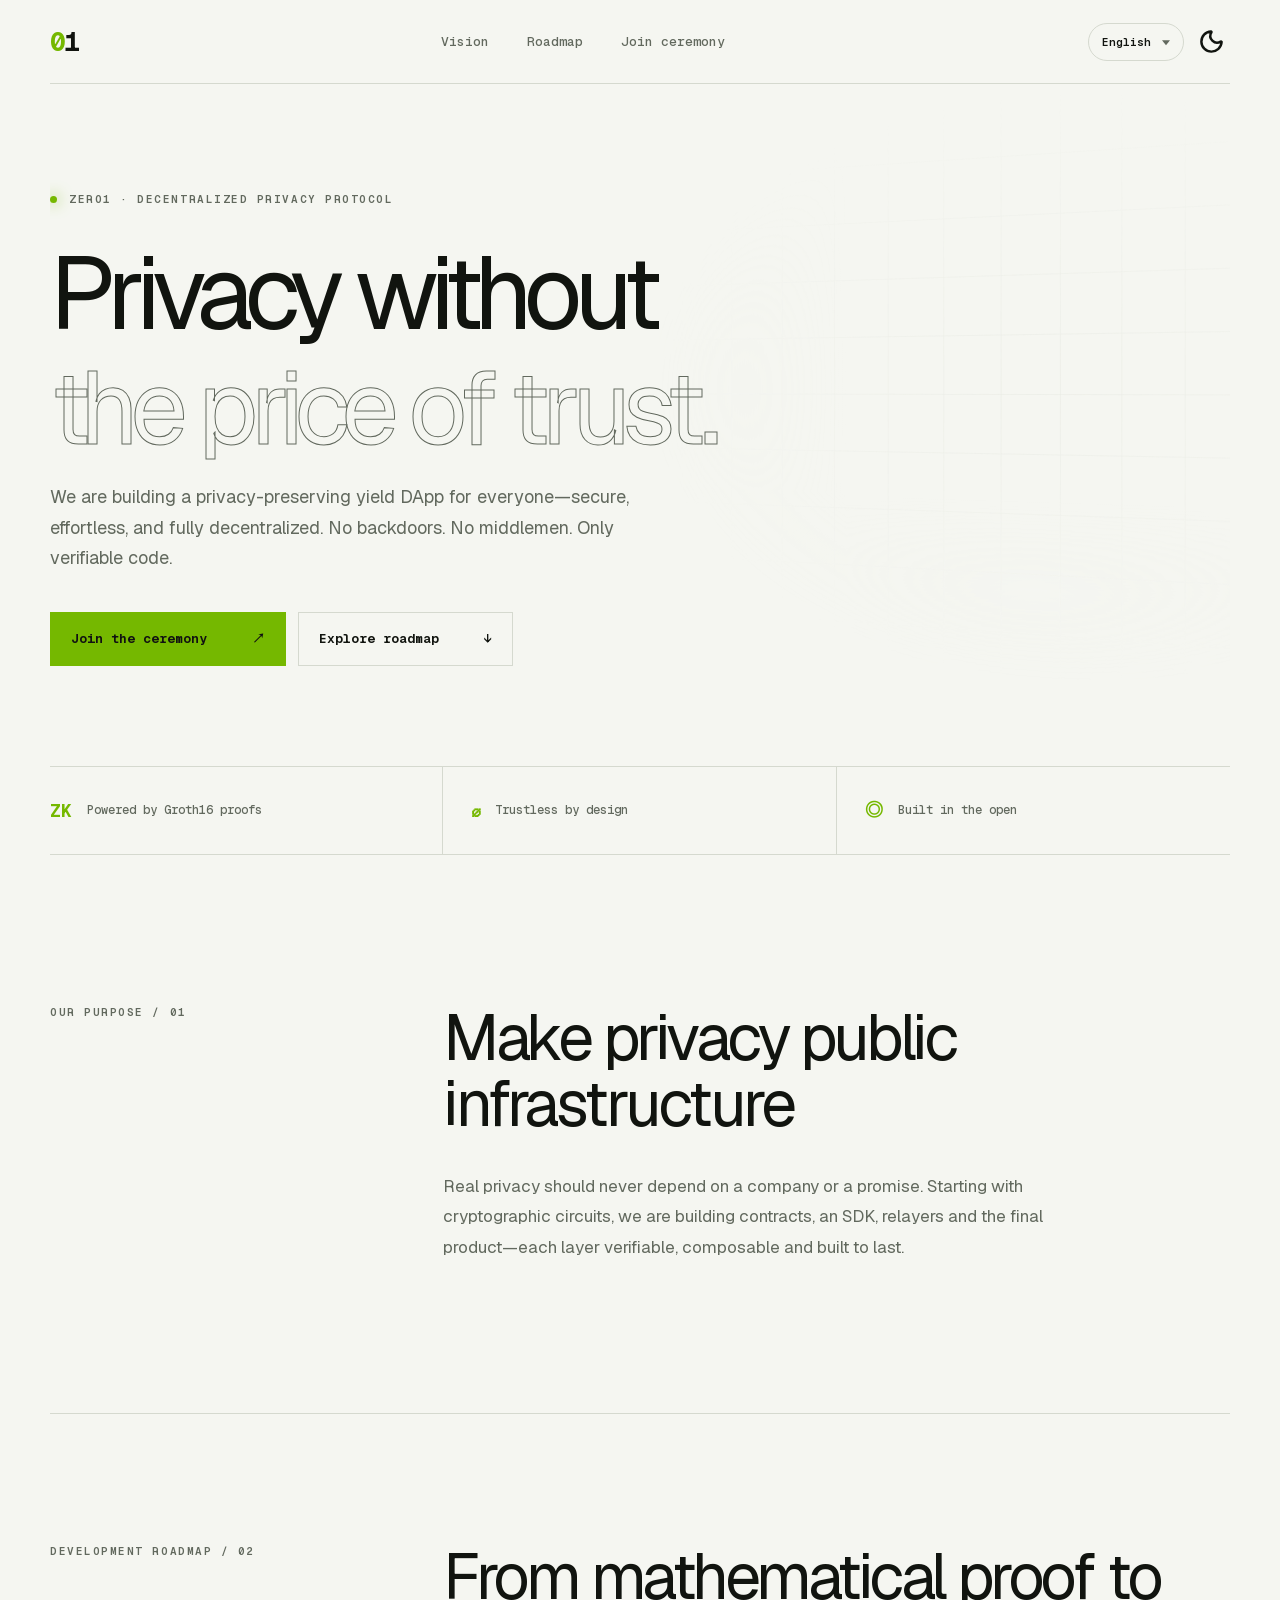
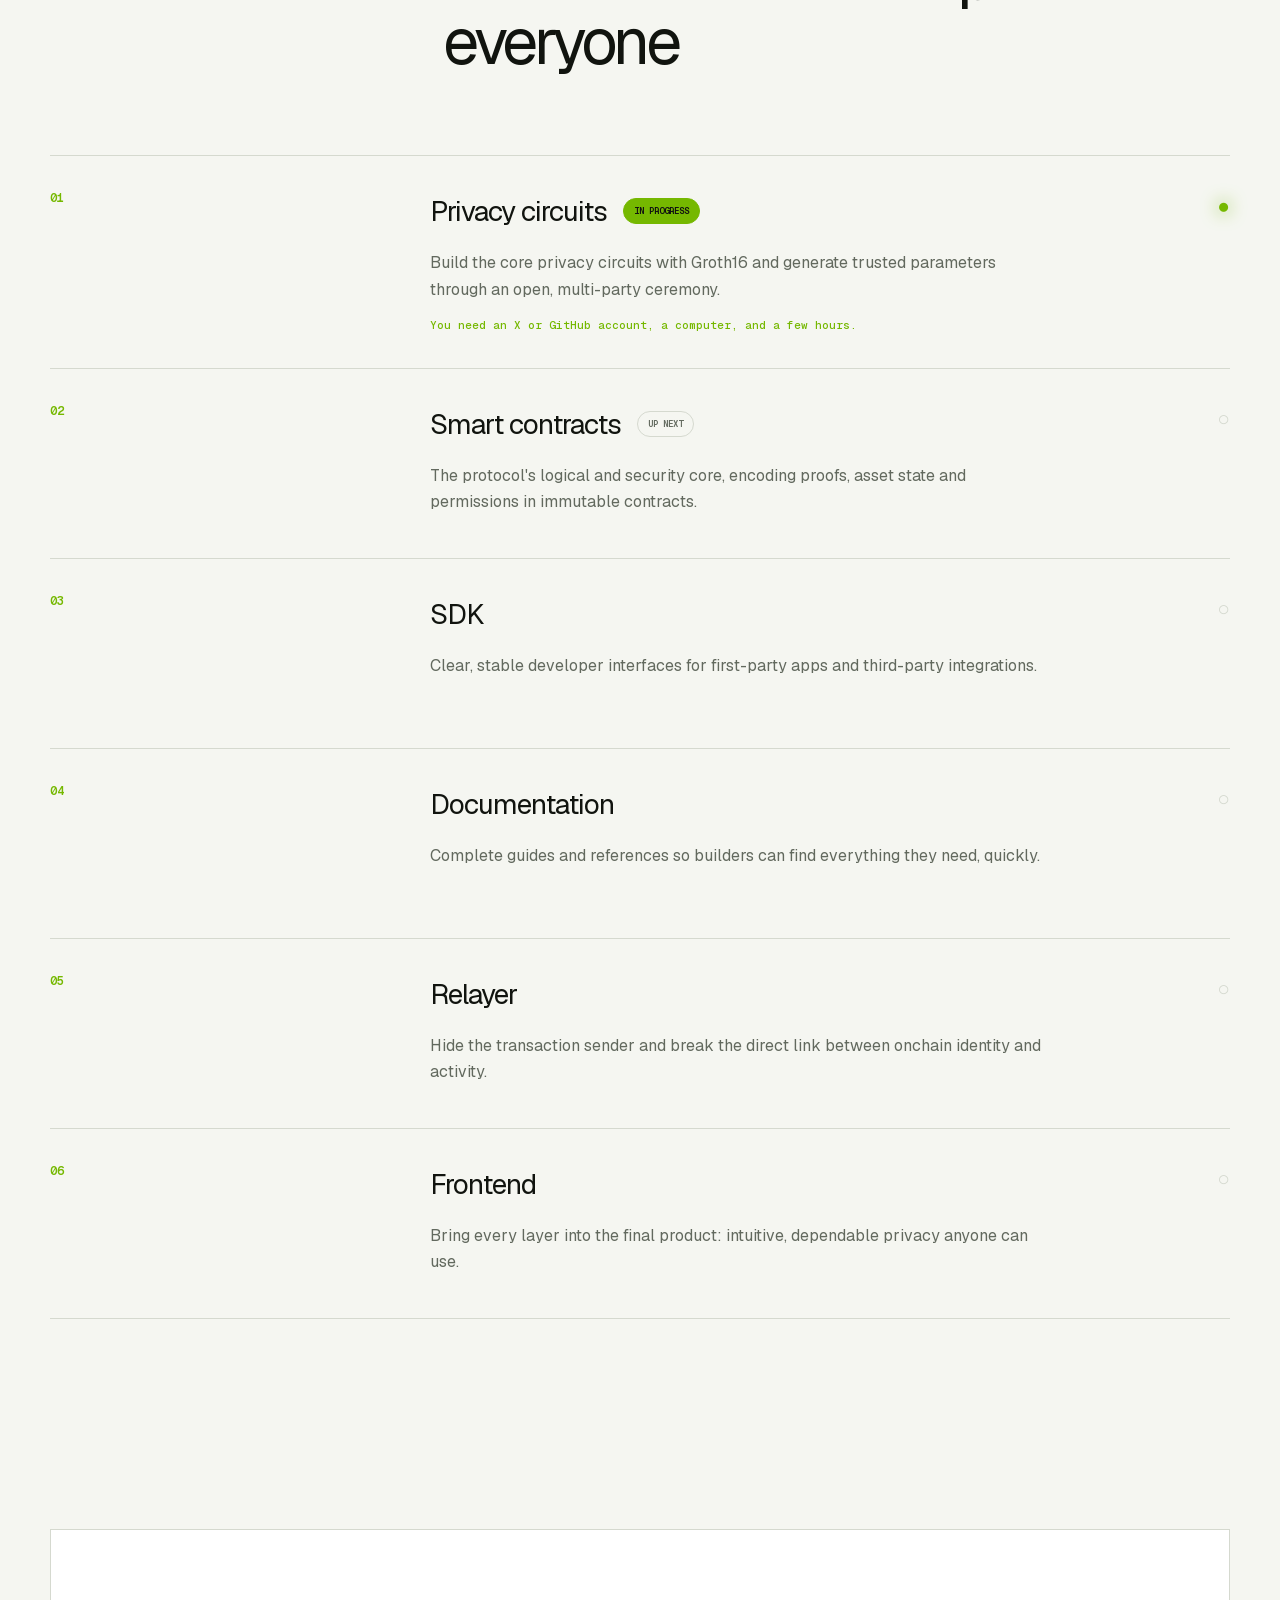
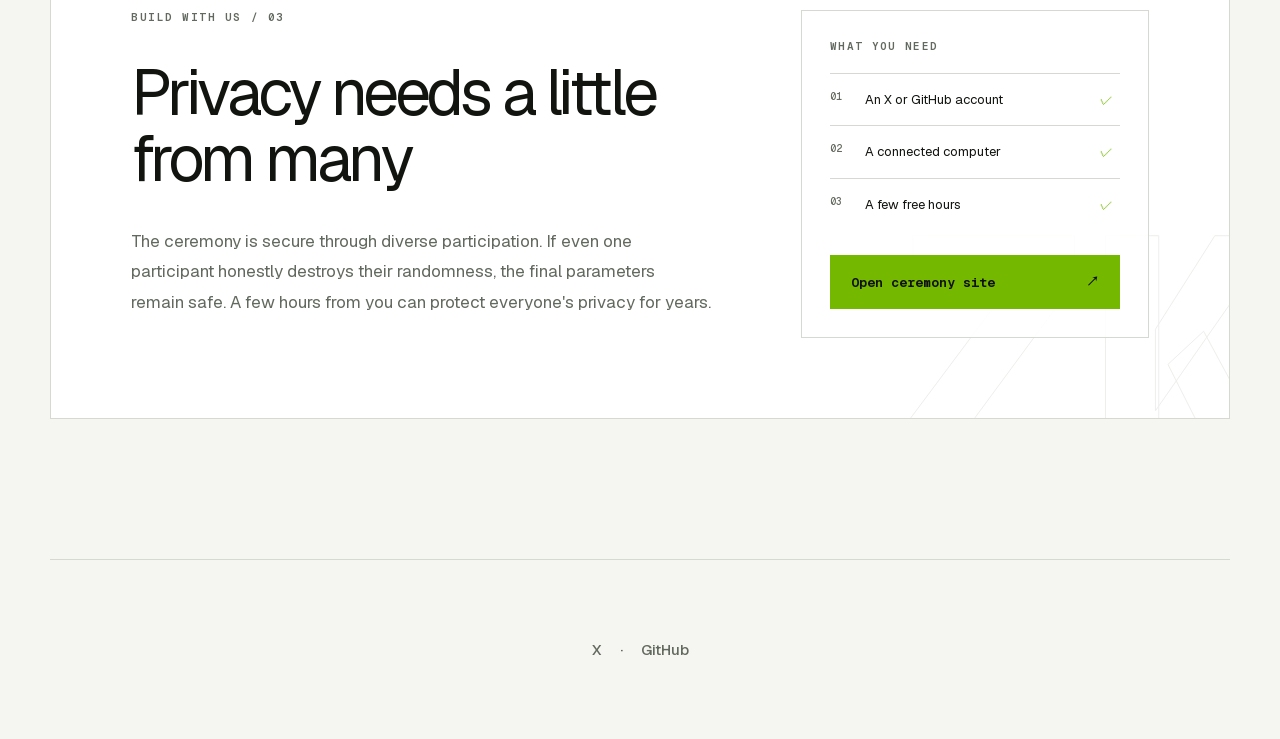
==== index.html @ e4a93142 "Deploy static site" ====
<!DOCTYPE html><html lang="zh-CN" data-theme="light"><head><meta charSet="utf-8"/><meta name="viewport" content="width=device-width, initial-scale=1"/><link rel="preload" href="/_next/static/media/797e433ab948586e-s.p.08e28id.o-okb.woff2" as="font" crossorigin="" type="font/woff2"/><link rel="preload" href="/_next/static/media/caa3a2e1cccd8315-s.p.09~u27dqhyhd6.woff2" as="font" crossorigin="" type="font/woff2"/><link rel="stylesheet" href="/_next/static/chunks/0g6cqphqnnlrp.css" data-precedence="next"/><link rel="preload" as="script" fetchPriority="low" href="/_next/static/chunks/0_y~2.yw5tbi8.js"/><script src="/_next/static/chunks/0r~y029nztc9r.js" async=""></script><script src="/_next/static/chunks/0hv-ibyyf2_9z.js" async=""></script><script src="/_next/static/chunks/turbopack-0wtmj9nn.8yk8.js" async=""></script><script src="/_next/static/chunks/14urytov~xgl9.js" async=""></script><script src="/_next/static/chunks/10a07bvyplku~.js" async=""></script><meta name="next-size-adjust" content=""/><title>ZERO1 — Privacy without the price of trust</title><meta name="description" content="A secure, effortless and fully decentralized privacy protocol for everyone."/><link rel="icon" href="/favicon.ico?favicon.16-b735g9nad8.ico" sizes="32x32" type="image/x-icon"/><script src="/_next/static/chunks/03~yq9q893hmn.js" noModule=""></script></head><body class="geist_b462b272-module__jVoK1W__variable geist_mono_3342dced-module__ksAy2q__variable"><div hidden=""><!--$--><!--/$--></div><main><nav class="nav shell" aria-label="Primary navigation"><a class="brand" href="#top" aria-label="Zero1 home"><span>0</span>1</a><div class="navLinks"><a href="#vision">愿景</a><a href="#roadmap">路线图</a><a href="#ceremony">参与仪式</a></div><div class="controls"><label class="languageSelect"><select aria-label="Language"><option value="zh" selected="">简体中文</option><option value="en">English</option></select></label><button type="button" aria-label="Switch to dark theme"><svg xmlns="http://www.w3.org/2000/svg" width="27" height="27" viewBox="0 0 24 24" fill="none" stroke="currentColor" stroke-width="2.2" stroke-linecap="round" stroke-linejoin="round" class="lucide lucide-moon themeMoon" aria-hidden="true"><path d="M20.985 12.486a9 9 0 1 1-9.473-9.472c.405-.022.617.46.402.803a6 6 0 0 0 8.268 8.268c.344-.215.825-.004.803.401"></path></svg></button></div></nav><section class="hero shell" id="top"><div class="gridGlow" aria-hidden="true"></div><p class="eyebrow"><i></i>ZERO1 · 去中心化隐私协议</p><h1>隐私，不应<br/><em>以信任为代价。</em></h1><p class="lede">我们正在为每一个人构建一个隐私生息 DApp：安全、好用，并且完全去中心化。没有后门，没有中间人，只有可以验证的代码。</p><div class="actions"><a class="primary" href="https://ceremony.zero1develop.com" target="_blank" rel="noreferrer">参与参数仪式<span>↗</span></a><a class="secondary" href="#roadmap">探索路线图<span>↓</span></a></div><div class="proofStrip"><span><b>ZK</b>基于 Groth16 零知识证明</span><span><b>∅</b>无需信任</span><span><b>◎</b>开放协作</span></div></section><section class="vision shell" id="vision"><p class="sectionTag">我们的目标 / 01</p><div><h2>把隐私变成公共基础设施</h2><p>真正的隐私不该依赖一家公司或一个承诺。我们从密码学电路开始，逐层构建智能合约、SDK、中继器与最终产品，让每一层都可验证、可组合、可持续。</p></div></section><section class="roadmap shell" id="roadmap"><div class="sectionHead"><p class="sectionTag">开发路线图 / 02</p><h2>从数学证明，到每个人手中</h2></div><div class="steps"><article class="step"><div class="stepNum">0<!-- -->1</div><div class="stepBody"><div class="stepTitle"><h3>隐私电路</h3><span class="active">正在进行</span></div><p>使用 Groth16 构建核心隐私电路，并通过公开的多方参数仪式生成可信参数。</p><small>需要 X 或 GitHub 账号、一台电脑，以及几小时的时间。</small></div><div class="stepMark">●</div></article><article class="step"><div class="stepNum">0<!-- -->2</div><div class="stepBody"><div class="stepTitle"><h3>智能合约</h3><span class="">下一阶段</span></div><p>协议的逻辑与安全核心。我们将把隐私证明、资产状态和权限规则写进不可篡改的合约。</p></div><div class="stepMark">○</div></article><article class="step"><div class="stepNum">0<!-- -->3</div><div class="stepBody"><div class="stepTitle"><h3>SDK</h3></div><p>为上层应用和第三方集成提供清晰、稳定的开发接口，让隐私能力触手可及。</p></div><div class="stepMark">○</div></article><article class="step"><div class="stepNum">0<!-- -->4</div><div class="stepBody"><div class="stepTitle"><h3>文档</h3></div><p>提供完整、准确的指南与参考，帮助用户和开发者快速找到构建应用所需的一切信息。</p></div><div class="stepMark">○</div></article><article class="step"><div class="stepNum">0<!-- -->5</div><div class="stepBody"><div class="stepTitle"><h3>中继器</h3></div><p>隐藏交易发送地址，切断链上身份与操作之间的直接关联。</p></div><div class="stepMark">○</div></article><article class="step"><div class="stepNum">0<!-- -->6</div><div class="stepBody"><div class="stepTitle"><h3>前端站点</h3></div><p>把所有能力汇聚成最终产品：直观、可靠，任何人都能使用的隐私 DApp。</p></div><div class="stepMark">○</div></article></div></section><section class="join shell" id="ceremony"><div class="joinCopy"><p class="sectionTag">共同构建 / 03</p><h2>隐私需要很多人的一点贡献</h2><p>参数仪式的安全性来自参与者的多样性。只要有一位参与者诚实销毁了自己的随机数，最终参数就是安全的。你的几小时，可以守护所有人的长期隐私。</p></div><div class="joinCard"><p>你需要</p><ul><li><b>0<!-- -->1</b>X 或 GitHub 账号<span>✓</span></li><li><b>0<!-- -->2</b>一台联网电脑<span>✓</span></li><li><b>0<!-- -->3</b>几小时空闲时间<span>✓</span></li></ul><a href="https://ceremony.zero1develop.com" target="_blank" rel="noreferrer">前往仪式网站<span>↗</span></a></div></section><footer class="shell"><div class="footerLinks"><a href="https://x.com/zero1develop" target="_blank" rel="noreferrer">X</a><a href="https://github.com/zero1develop" target="_blank" rel="noreferrer">GitHub</a></div></footer></main><!--$--><!--/$--><script src="/_next/static/chunks/0_y~2.yw5tbi8.js" id="_R_" async=""></script><script>(self.__next_f=self.__next_f||[]).push([0])</script><script>self.__next_f.push([1,"1:\"$Sreact.fragment\"\n2:I[54572,[\"/_next/static/chunks/14urytov~xgl9.js\"],\"default\"]\n3:I[35175,[\"/_next/static/chunks/14urytov~xgl9.js\"],\"default\"]\n4:I[8150,[\"/_next/static/chunks/14urytov~xgl9.js\"],\"ClientPageRoot\"]\n5:I[31713,[\"/_next/static/chunks/14urytov~xgl9.js\",\"/_next/static/chunks/10a07bvyplku~.js\"],\"default\"]\n8:I[41750,[\"/_next/static/chunks/14urytov~xgl9.js\"],\"OutletBoundary\"]\n9:\"$Sreact.suspense\"\nb:I[41750,[\"/_next/static/chunks/14urytov~xgl9.js\"],\"ViewportBoundary\"]\nd:I[41750,[\"/_next/static/chunks/14urytov~xgl9.js\"],\"MetadataBoundary\"]\nf:I[36501,[\"/_next/static/chunks/14urytov~xgl9.js\"],\"default\",1]\n:HL[\"/_next/static/chunks/0g6cqphqnnlrp.css\",\"style\"]\n:HL[\"/_next/static/media/797e433ab948586e-s.p.08e28id.o-okb.woff2\",\"font\",{\"crossOrigin\":\"\",\"type\":\"font/woff2\"}]\n:HL[\"/_next/static/media/caa3a2e1cccd8315-s.p.09~u27dqhyhd6.woff2\",\"font\",{\"crossOrigin\":\"\",\"type\":\"font/woff2\"}]\n"])</script><script>self.__next_f.push([1,"0:{\"P\":null,\"c\":[\"\",\"\"],\"q\":\"\",\"i\":false,\"f\":[[[\"\",{\"children\":[\"__PAGE__\",{}]},\"$undefined\",\"$undefined\",16],[[\"$\",\"$1\",\"c\",{\"children\":[[[\"$\",\"link\",\"0\",{\"rel\":\"stylesheet\",\"href\":\"/_next/static/chunks/0g6cqphqnnlrp.css\",\"precedence\":\"next\",\"crossOrigin\":\"$undefined\",\"nonce\":\"$undefined\"}],[\"$\",\"script\",\"script-0\",{\"src\":\"/_next/static/chunks/14urytov~xgl9.js\",\"async\":true,\"nonce\":\"$undefined\"}]],[\"$\",\"html\",null,{\"lang\":\"zh-CN\",\"data-theme\":\"light\",\"suppressHydrationWarning\":true,\"children\":[\"$\",\"body\",null,{\"className\":\"geist_b462b272-module__jVoK1W__variable geist_mono_3342dced-module__ksAy2q__variable\",\"children\":[\"$\",\"$L2\",null,{\"parallelRouterKey\":\"children\",\"error\":\"$undefined\",\"errorStyles\":\"$undefined\",\"errorScripts\":\"$undefined\",\"template\":[\"$\",\"$L3\",null,{}],\"templateStyles\":\"$undefined\",\"templateScripts\":\"$undefined\",\"notFound\":[[[\"$\",\"title\",null,{\"children\":\"404: This page could not be found.\"}],[\"$\",\"div\",null,{\"style\":{\"fontFamily\":\"system-ui,\\\"Segoe UI\\\",Roboto,Helvetica,Arial,sans-serif,\\\"Apple Color Emoji\\\",\\\"Segoe UI Emoji\\\"\",\"height\":\"100vh\",\"textAlign\":\"center\",\"display\":\"flex\",\"flexDirection\":\"column\",\"alignItems\":\"center\",\"justifyContent\":\"center\"},\"children\":[\"$\",\"div\",null,{\"children\":[[\"$\",\"style\",null,{\"dangerouslySetInnerHTML\":{\"__html\":\"body{color:#000;background:#fff;margin:0}.next-error-h1{border-right:1px solid rgba(0,0,0,.3)}@media (prefers-color-scheme:dark){body{color:#fff;background:#000}.next-error-h1{border-right:1px solid rgba(255,255,255,.3)}}\"}}],[\"$\",\"h1\",null,{\"className\":\"next-error-h1\",\"style\":{\"display\":\"inline-block\",\"margin\":\"0 20px 0 0\",\"padding\":\"0 23px 0 0\",\"fontSize\":24,\"fontWeight\":500,\"verticalAlign\":\"top\",\"lineHeight\":\"49px\"},\"children\":404}],[\"$\",\"div\",null,{\"style\":{\"display\":\"inline-block\"},\"children\":[\"$\",\"h2\",null,{\"style\":{\"fontSize\":14,\"fontWeight\":400,\"lineHeight\":\"49px\",\"margin\":0},\"children\":\"This page could not be found.\"}]}]]}]}]],[]],\"forbidden\":\"$undefined\",\"unauthorized\":\"$undefined\"}]}]}]]}],{\"children\":[[\"$\",\"$1\",\"c\",{\"children\":[[\"$\",\"$L4\",null,{\"Component\":\"$5\",\"serverProvidedParams\":{\"searchParams\":{},\"params\":{},\"promises\":[\"$@6\",\"$@7\"]}}],[[\"$\",\"script\",\"script-0\",{\"src\":\"/_next/static/chunks/10a07bvyplku~.js\",\"async\":true,\"nonce\":\"$undefined\"}]],[\"$\",\"$L8\",null,{\"children\":[\"$\",\"$9\",null,{\"name\":\"Next.MetadataOutlet\",\"children\":\"$@a\"}]}]]}],{},null,false,null]},null,false,null],[\"$\",\"$1\",\"h\",{\"children\":[null,[\"$\",\"$Lb\",null,{\"children\":\"$Lc\"}],[\"$\",\"div\",null,{\"hidden\":true,\"children\":[\"$\",\"$Ld\",null,{\"children\":[\"$\",\"$9\",null,{\"name\":\"Next.Metadata\",\"children\":\"$Le\"}]}]}],[\"$\",\"meta\",null,{\"name\":\"next-size-adjust\",\"content\":\"\"}]]}],false]],\"m\":\"$undefined\",\"G\":[\"$f\",[[\"$\",\"link\",\"0\",{\"rel\":\"stylesheet\",\"href\":\"/_next/static/chunks/0g6cqphqnnlrp.css\",\"precedence\":\"next\",\"crossOrigin\":\"$undefined\",\"nonce\":\"$undefined\"}]]],\"S\":true,\"h\":null,\"s\":\"$undefined\",\"l\":\"$undefined\",\"p\":\"$undefined\",\"d\":\"$undefined\",\"b\":\"xMRE3JYTiizkGKeoVnOhg\"}\n"])</script><script>self.__next_f.push([1,"6:{}\n7:\"$0:f:0:1:1:children:0:props:children:0:props:serverProvidedParams:params\"\n"])</script><script>self.__next_f.push([1,"c:[[\"$\",\"meta\",\"0\",{\"charSet\":\"utf-8\"}],[\"$\",\"meta\",\"1\",{\"name\":\"viewport\",\"content\":\"width=device-width, initial-scale=1\"}]]\n"])</script><script>self.__next_f.push([1,"10:I[15552,[\"/_next/static/chunks/14urytov~xgl9.js\"],\"IconMark\"]\na:null\ne:[[\"$\",\"title\",\"0\",{\"children\":\"ZERO1 — Privacy without the price of trust\"}],[\"$\",\"meta\",\"1\",{\"name\":\"description\",\"content\":\"A secure, effortless and fully decentralized privacy protocol for everyone.\"}],[\"$\",\"link\",\"2\",{\"rel\":\"icon\",\"href\":\"/favicon.ico?favicon.16-b735g9nad8.ico\",\"sizes\":\"32x32\",\"type\":\"image/x-icon\"}],[\"$\",\"$L10\",\"3\",{}]]\n"])</script></body></html>
---- _next/static/chunks/0g6cqphqnnlrp.css ----
@font-face{font-family:Geist;font-style:normal;font-weight:100 900;font-display:swap;src:url(../media/fef07dbb0973bf53-s.12tyk43_3sh9u.woff2)format("woff2");unicode-range:U+460-52F,U+1C80-1C8A,U+20B4,U+2DE0-2DFF,U+A640-A69F,U+FE2E-FE2F}@font-face{font-family:Geist;font-style:normal;font-weight:100 900;font-display:swap;src:url(../media/8a480f0b521d4e75-s.0jzbimsg8vl84.woff2)format("woff2");unicode-range:U+301,U+400-45F,U+490-491,U+4B0-4B1,U+2116}@font-face{font-family:Geist;font-style:normal;font-weight:100 900;font-display:swap;src:url(../media/53b9e256198e5412-s.0-wfv7uh4i7h9.woff2)format("woff2");unicode-range:U+102-103,U+110-111,U+128-129,U+168-169,U+1A0-1A1,U+1AF-1B0,U+300-301,U+303-304,U+308-309,U+323,U+329,U+1EA0-1EF9,U+20AB}@font-face{font-family:Geist;font-style:normal;font-weight:100 900;font-display:swap;src:url(../media/7178b3e590c64307-s.0nx0ww8fni_q3.woff2)format("woff2");unicode-range:U+100-2BA,U+2BD-2C5,U+2C7-2CC,U+2CE-2D7,U+2DD-2FF,U+304,U+308,U+329,U+1D00-1DBF,U+1E00-1E9F,U+1EF2-1EFF,U+2020,U+20A0-20AB,U+20AD-20C4,U+2113,U+2C60-2C7F,U+A720-A7FF}@font-face{font-family:Geist;font-style:normal;font-weight:100 900;font-display:swap;src:url(../media/caa3a2e1cccd8315-s.p.09~u27dqhyhd6.woff2)format("woff2");unicode-range:U+??,U+131,U+152-153,U+2BB-2BC,U+2C6,U+2DA,U+2DC,U+304,U+308,U+329,U+2000-206F,U+20AC,U+2122,U+2191,U+2193,U+2212,U+2215,U+FEFF,U+FFFD}@font-face{font-family:Geist Fallback;src:local(Arial);ascent-override:95.94%;descent-override:28.16%;line-gap-override:0.0%;size-adjust:104.76%}.geist_b462b272-module__jVoK1W__className{font-family:Geist,Geist Fallback;font-style:normal}.geist_b462b272-module__jVoK1W__variable{--font-sans:"Geist", "Geist Fallback"}
@font-face{font-family:Geist Mono;font-style:normal;font-weight:100 900;font-display:swap;src:url(../media/5ce348bf30bf5439-s.0zgw-jeven.3w.woff2)format("woff2");unicode-range:U+460-52F,U+1C80-1C8A,U+20B4,U+2DE0-2DFF,U+A640-A69F,U+FE2E-FE2F}@font-face{font-family:Geist Mono;font-style:normal;font-weight:100 900;font-display:swap;src:url(../media/4fa387ec64143e14-s.0wkzw~je483f-.woff2)format("woff2");unicode-range:U+301,U+400-45F,U+490-491,U+4B0-4B1,U+2116}@font-face{font-family:Geist Mono;font-style:normal;font-weight:100 900;font-display:swap;src:url(../media/6306c77e7c8268e4-s.0rhz0arwfsn~5.woff2)format("woff2");unicode-range:U+2000-2001,U+2004-2008,U+200A,U+23B8-23BD,U+2500-259F}@font-face{font-family:Geist Mono;font-style:normal;font-weight:100 900;font-display:swap;src:url(../media/7d817b4c03b0c5f1-s.0l76wvqk9d84w.woff2)format("woff2");unicode-range:U+102-103,U+110-111,U+128-129,U+168-169,U+1A0-1A1,U+1AF-1B0,U+300-301,U+303-304,U+308-309,U+323,U+329,U+1EA0-1EF9,U+20AB}@font-face{font-family:Geist Mono;font-style:normal;font-weight:100 900;font-display:swap;src:url(../media/bbc41e54d2fcbd21-s.0k4k9394f2q-k.woff2)format("woff2");unicode-range:U+100-2BA,U+2BD-2C5,U+2C7-2CC,U+2CE-2D7,U+2DD-2FF,U+304,U+308,U+329,U+1D00-1DBF,U+1E00-1E9F,U+1EF2-1EFF,U+2020,U+20A0-20AB,U+20AD-20C4,U+2113,U+2C60-2C7F,U+A720-A7FF}@font-face{font-family:Geist Mono;font-style:normal;font-weight:100 900;font-display:swap;src:url(../media/797e433ab948586e-s.p.08e28id.o-okb.woff2)format("woff2");unicode-range:U+??,U+131,U+152-153,U+2BB-2BC,U+2C6,U+2DA,U+2DC,U+304,U+308,U+329,U+2000-206F,U+20AC,U+2122,U+2191,U+2193,U+2212,U+2215,U+FEFF,U+FFFD}@font-face{font-family:Geist Mono Fallback;src:local(Arial);ascent-override:74.67%;descent-override:21.92%;line-gap-override:0.0%;size-adjust:134.59%}.geist_mono_3342dced-module__ksAy2q__className{font-family:Geist Mono,Geist Mono Fallback;font-style:normal}.geist_mono_3342dced-module__ksAy2q__variable{--font-mono:"Geist Mono", "Geist Mono Fallback"}
@layer theme{:root,:host{--font-sans:ui-sans-serif, system-ui, sans-serif, "Apple Color Emoji", "Segoe UI Emoji", "Segoe UI Symbol", "Noto Color Emoji";--font-mono:ui-monospace, SFMono-Regular, Menlo, Monaco, Consolas, "Liberation Mono", "Courier New", monospace;--spacing:.25rem;--default-font-family:var(--font-sans);--default-mono-font-family:var(--font-mono)}}@layer base{*,:after,:before,::backdrop{box-sizing:border-box;border:0 solid;margin:0;padding:0}::file-selector-button{box-sizing:border-box;border:0 solid;margin:0;padding:0}html,:host{-webkit-text-size-adjust:100%;tab-size:4;line-height:1.5;font-family:var(--default-font-family,ui-sans-serif, system-ui, sans-serif, "Apple Color Emoji", "Segoe UI Emoji", "Segoe UI Symbol", "Noto Color Emoji");font-feature-settings:var(--default-font-feature-settings,normal);font-variation-settings:var(--default-font-variation-settings,normal);-webkit-tap-highlight-color:transparent}hr{height:0;color:inherit;border-top-width:1px}abbr:where([title]){-webkit-text-decoration:underline dotted;text-decoration:underline dotted}h1,h2,h3,h4,h5,h6{font-size:inherit;font-weight:inherit}a{color:inherit;-webkit-text-decoration:inherit;-webkit-text-decoration:inherit;-webkit-text-decoration:inherit;-webkit-text-decoration:inherit;text-decoration:inherit}b,strong{font-weight:bolder}code,kbd,samp,pre{font-family:var(--default-mono-font-family,ui-monospace, SFMono-Regular, Menlo, Monaco, Consolas, "Liberation Mono", "Courier New", monospace);font-feature-settings:var(--default-mono-font-feature-settings,normal);font-variation-settings:var(--default-mono-font-variation-settings,normal);font-size:1em}small{font-size:80%}sub,sup{vertical-align:baseline;font-size:75%;line-height:0;position:relative}sub{bottom:-.25em}sup{top:-.5em}table{text-indent:0;border-color:inherit;border-collapse:collapse}:-moz-focusring{outline:auto}progress{vertical-align:baseline}summary{display:list-item}ol,ul,menu{list-style:none}img,svg,video,canvas,audio,iframe,embed,object{vertical-align:middle;display:block}img,video{max-width:100%;height:auto}button,input,select,optgroup,textarea{font:inherit;font-feature-settings:inherit;font-variation-settings:inherit;letter-spacing:inherit;color:inherit;opacity:1;background-color:#0000;border-radius:0}::file-selector-button{font:inherit;font-feature-settings:inherit;font-variation-settings:inherit;letter-spacing:inherit;color:inherit;opacity:1;background-color:#0000;border-radius:0}:where(select:is([multiple],[size])) optgroup{font-weight:bolder}:where(select:is([multiple],[size])) optgroup option{padding-inline-start:20px}::file-selector-button{margin-inline-end:4px}::placeholder{opacity:1}@supports (not ((-webkit-appearance:-apple-pay-button))) or (contain-intrinsic-size:1px){::placeholder{color:currentColor}@supports (color:color-mix(in lab, red, red)){::placeholder{color:color-mix(in oklab, currentcolor 50%, transparent)}}}textarea{resize:vertical}::-webkit-search-decoration{-webkit-appearance:none}::-webkit-date-and-time-value{min-height:1lh;text-align:inherit}::-webkit-datetime-edit{display:inline-flex}::-webkit-datetime-edit-fields-wrapper{padding:0}::-webkit-datetime-edit{padding-block:0}::-webkit-datetime-edit-year-field{padding-block:0}::-webkit-datetime-edit-month-field{padding-block:0}::-webkit-datetime-edit-day-field{padding-block:0}::-webkit-datetime-edit-hour-field{padding-block:0}::-webkit-datetime-edit-minute-field{padding-block:0}::-webkit-datetime-edit-second-field{padding-block:0}::-webkit-datetime-edit-millisecond-field{padding-block:0}::-webkit-datetime-edit-meridiem-field{padding-block:0}::-webkit-calendar-picker-indicator{line-height:1}:-moz-ui-invalid{box-shadow:none}button,input:where([type=button],[type=reset],[type=submit]){appearance:button}::file-selector-button{appearance:button}::-webkit-inner-spin-button{height:auto}::-webkit-outer-spin-button{height:auto}[hidden]:where(:not([hidden=until-found])){display:none!important}}@layer components;@layer utilities{.static{position:static}.start{inset-inline-start:var(--spacing)}.contents{display:contents}}:root{--bg:#090a09;--panel:#101210;--fg:#f0f3ed;--muted:#929990;--line:#292d29;--acid:#b8ff2c;--soft:#151814;--lightningcss-light: ;--lightningcss-dark:initial;color-scheme:dark}:root[data-theme=light]{--bg:#f5f6f1;--panel:#fff;--fg:#11140f;--muted:#62695e;--line:#d5d9cf;--acid:#75b800;--soft:#e9ece4;--lightningcss-light:initial;--lightningcss-dark: ;color-scheme:light}*{box-sizing:border-box}html{scroll-behavior:smooth;background:var(--bg)}body{background:var(--bg);color:var(--fg);font-family:var(--font-sans), sans-serif;margin:0;transition:background .3s,color .3s}a{color:inherit;text-decoration:none}button{font:inherit}.shell{width:min(1180px,100% - 48px);margin-inline:auto}.nav{border-bottom:1px solid var(--line);z-index:3;justify-content:space-between;align-items:center;height:84px;display:flex;position:relative}.brand{font:700 27px/1 var(--font-mono);letter-spacing:-.06em}.brand span{color:var(--acid)}.navLinks{font:500 13px/1 var(--font-mono);color:var(--muted);gap:38px;display:flex}.navLinks a:hover{color:var(--fg)}.controls{z-index:5;touch-action:manipulation;align-items:center;gap:8px;display:flex;position:relative}.controls button{width:38px;height:38px;color:var(--fg);cursor:pointer;font:500 28px/1 var(--font-mono);background:0 0;border:0;border-radius:50%;padding:0}.controls button:hover{color:var(--acid)}.themeMoon{margin:auto;display:block}.languageSelect{align-items:center;height:38px;display:flex;position:relative}.languageSelect:after{content:"";border-left:4px solid #0000;border-right:4px solid #0000;border-top:5px solid var(--muted);pointer-events:none;width:0;height:0;position:absolute;top:50%;right:14px;transform:translateY(-35%)}.languageSelect select{appearance:none;border:1px solid var(--line);background:var(--bg);width:96px;height:38px;color:var(--fg);cursor:pointer;touch-action:manipulation;font:600 11px var(--font-mono);border-radius:99px;outline:none;padding:0 28px 0 13px;display:block}.languageSelect select:hover,.languageSelect select:focus-visible{border-color:var(--acid)}.hero{min-height:760px;padding:108px 0 0;position:relative;overflow:hidden}.gridGlow{z-index:0;background:linear-gradient(90deg,var(--bg) 0%,transparent 28%),linear-gradient(0deg,var(--bg),transparent 32%),repeating-linear-gradient(90deg,transparent 0 59px,var(--line) 60px),repeating-linear-gradient(0deg,transparent 0 59px,var(--line) 60px);opacity:.45;height:610px;position:absolute;inset:0 -20vw auto 45%;transform:perspective(500px)rotateY(-8deg);-webkit-mask-image:radial-gradient(#000,#0000 68%);mask-image:radial-gradient(#000,#0000 68%)}.hero>:not(.gridGlow){z-index:1;position:relative}.eyebrow,.sectionTag{color:var(--muted);font:600 11px/1.4 var(--font-mono);letter-spacing:.14em;text-transform:uppercase}.eyebrow i{background:var(--acid);width:7px;height:7px;box-shadow:0 0 15px var(--acid);border-radius:50%;margin-right:12px;display:inline-block}h1{letter-spacing:-.075em;max-width:1000px;margin:35px 0;font-size:clamp(58px,8vw,112px);line-height:1}h1 em{color:#0000;-webkit-text-stroke:1px var(--muted);font-style:normal;display:inline-block;transform:translateY(.12em)}.lede{max-width:620px;color:var(--muted);font-size:18px;line-height:1.7}.actions{gap:12px;margin-top:38px;display:flex}.actions a,.joinCard>a{height:54px;font:650 13px var(--font-mono);border:1px solid var(--line);justify-content:space-between;align-items:center;gap:45px;padding:0 20px;display:inline-flex}.actions .primary,.joinCard>a{background:var(--acid);color:#111;border-color:var(--acid)}.actions a:hover,.joinCard>a:hover{transform:translateY(-2px)}.proofStrip{border-top:1px solid var(--line);grid-template-columns:repeat(3,1fr);min-height:88px;margin-top:100px;display:grid}.proofStrip span{color:var(--muted);font:500 12px var(--font-mono);border-right:1px solid var(--line);align-items:center;gap:15px;display:flex}.proofStrip span:nth-child(n+2){padding-left:28px}.proofStrip span:last-child{border:none}.proofStrip b{color:var(--acid);font-size:18px}.vision{border-top:1px solid var(--line);grid-template-columns:1fr 2fr;padding-block:150px;display:grid}.vision h2,.sectionHead h2,.join h2{letter-spacing:-.055em;margin:0;font-size:clamp(40px,5vw,68px);line-height:1.03}.vision>div>p,.joinCopy>p:last-child{color:var(--muted);max-width:650px;margin-top:34px;font-size:17px;line-height:1.8}.roadmap{border-top:1px solid var(--line);padding-block:130px}.sectionHead{grid-template-columns:1fr 2fr;margin-bottom:80px;display:grid}.steps{border-top:1px solid var(--line)}.step{border-bottom:1px solid var(--line);grid-template-columns:1fr 2fr 40px;min-height:190px;padding:34px 0;transition:padding .25s,background .25s;display:grid}.step:hover{background:linear-gradient(90deg,transparent,var(--soft),transparent);padding-inline:12px}.stepNum{color:var(--acid);font:600 12px var(--font-mono)}.stepTitle{align-items:center;gap:16px;display:flex}.step h3{letter-spacing:-.035em;margin:0;font-size:28px}.stepTitle span{border:1px solid var(--line);color:var(--muted);font:600 9px var(--font-mono);text-transform:uppercase;border-radius:99px;padding:6px 10px}.stepTitle .active{color:#111;background:var(--acid);border-color:var(--acid)}.stepBody>p{color:var(--muted);max-width:620px;margin:18px 0 0;line-height:1.65}.stepBody small{color:var(--acid);font:500 11px/1.5 var(--font-mono);margin-top:14px;display:block}.stepMark{color:var(--line);text-align:right;font-size:21px}.step:first-child .stepMark{color:var(--acid);text-shadow:0 0 18px var(--acid)}.join{background:var(--panel);border:1px solid var(--line);grid-template-columns:1.25fr .75fr;gap:90px;margin-block:80px 140px;padding:80px;display:grid;position:relative;overflow:hidden}.join:before{content:"ZK";font:800 330px/1 var(--font-mono);color:#0000;-webkit-text-stroke:1px var(--line);opacity:.4;position:absolute;bottom:-100px;right:-60px}.join>*{z-index:1;position:relative}.joinCopy .sectionTag{margin-bottom:35px}.joinCard{border:1px solid var(--line);background:var(--panel);padding:28px}@supports (color:color-mix(in lab, red, red)){.joinCard{background:color-mix(in srgb,var(--panel) 90%,transparent)}}.joinCard>p{color:var(--muted);font:600 11px var(--font-mono);text-transform:uppercase;letter-spacing:.12em;margin:0 0 20px}.joinCard ul{margin:0 0 25px;padding:0;list-style:none}.joinCard li{border-top:1px solid var(--line);grid-template-columns:35px 1fr 20px;padding:16px 0;font-size:13px;display:grid}.joinCard li b{color:var(--muted);font:500 10px var(--font-mono)}.joinCard li span{color:var(--acid)}.joinCard>a{width:100%;display:flex}footer{border-top:1px solid var(--line);min-height:180px;color:var(--muted);justify-content:center;align-items:center;display:flex}.footerLinks{font:500 15px var(--font-sans);justify-content:center;align-items:center;gap:0;display:flex}.footerLinks a{color:var(--muted);align-items:center;display:inline-flex}.footerLinks a+a:before{content:"·";color:var(--muted);margin:0 18px}.footerLinks a:hover{color:var(--fg)}@media (max-width:760px){.shell{width:min(100% - 28px,1180px)}.nav{height:70px}.navLinks{display:none}.hero{min-height:700px;padding-top:78px}h1{font-size:clamp(51px,15vw,80px)}.lede{font-size:16px}.actions{flex-direction:column}.actions a{width:100%}.proofStrip{grid-template-columns:1fr;margin-top:70px;padding-block:12px}.proofStrip span{border-right:0;min-height:50px}.proofStrip span:nth-child(n+2){padding-left:20px}.vision,.sectionHead{grid-template-columns:1fr;gap:30px}.vision{padding-block:100px}.roadmap{padding-block:95px}.sectionHead{margin-bottom:55px}.step{grid-template-columns:45px 1fr 20px;min-height:220px}.stepTitle{flex-direction:column;align-items:flex-start}.step h3{font-size:24px}.join{grid-template-columns:1fr;gap:45px;margin-bottom:80px;padding:35px 22px}.join h2{font-size:42px}footer{min-height:130px}}@media (prefers-reduced-motion:reduce){html{scroll-behavior:auto}*{transition:none!important}}
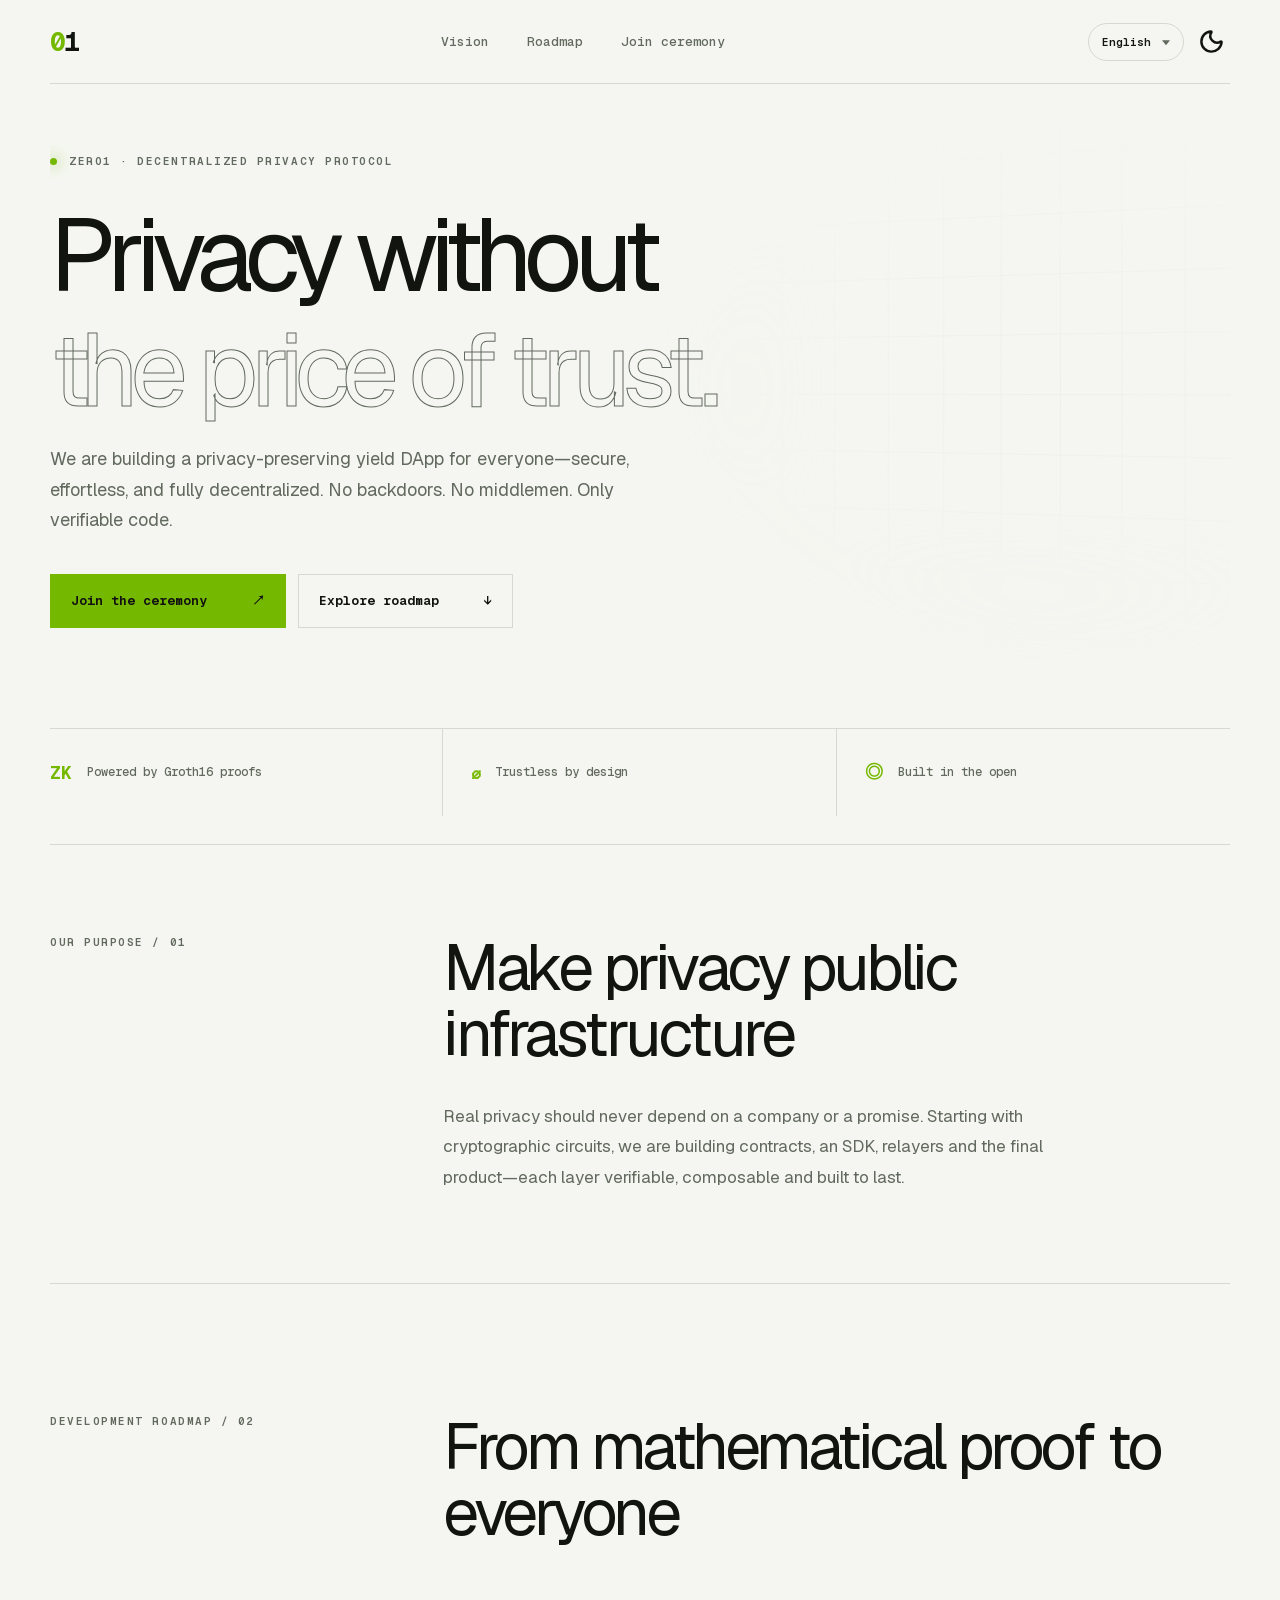
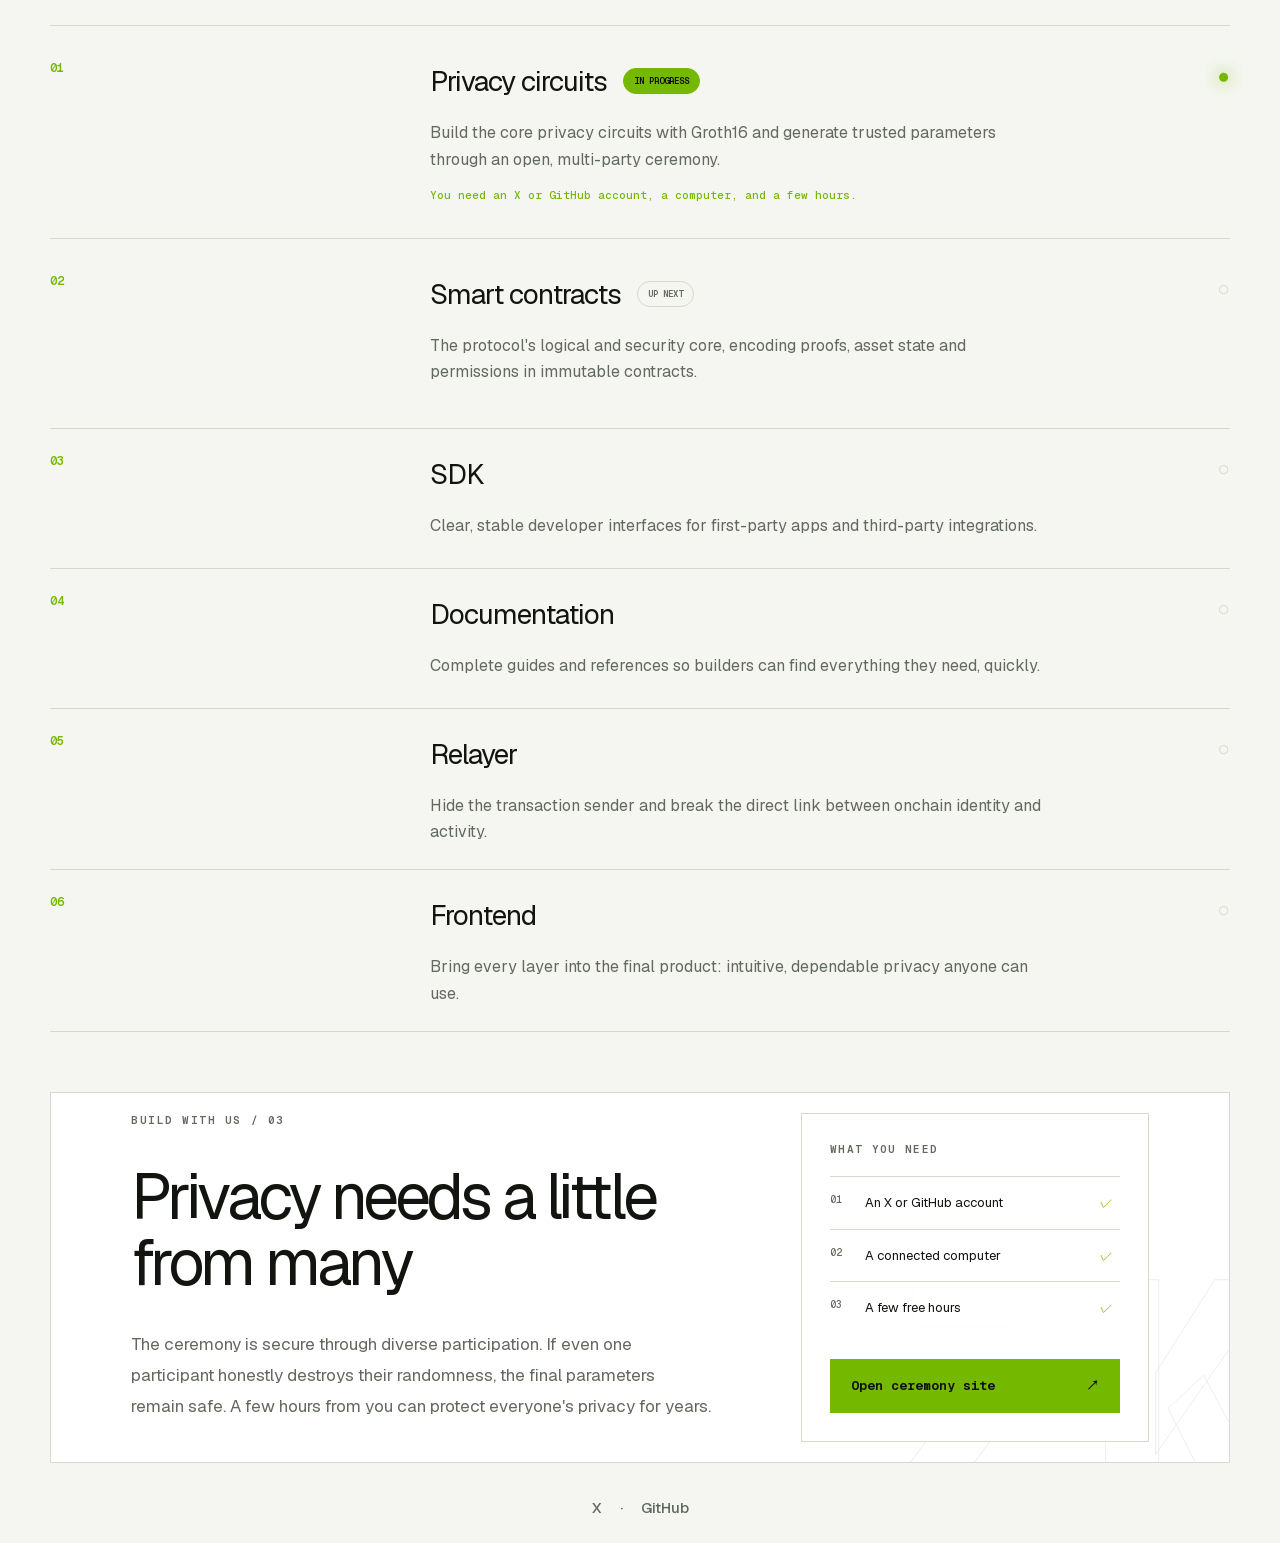
==== commit 9bc0303f: "Update static site" ====
--- a/index.html
+++ b/index.html
@@ -1 +1 @@
-<!DOCTYPE html><html lang="zh-CN" data-theme="light"><head><meta charSet="utf-8"/><meta name="viewport" content="width=device-width, initial-scale=1"/><link rel="preload" href="/_next/static/media/797e433ab948586e-s.p.08e28id.o-okb.woff2" as="font" crossorigin="" type="font/woff2"/><link rel="preload" href="/_next/static/media/caa3a2e1cccd8315-s.p.09~u27dqhyhd6.woff2" as="font" crossorigin="" type="font/woff2"/><link rel="stylesheet" href="/_next/static/chunks/0g6cqphqnnlrp.css" data-precedence="next"/><link rel="preload" as="script" fetchPriority="low" href="/_next/static/chunks/0_y~2.yw5tbi8.js"/><script src="/_next/static/chunks/0r~y029nztc9r.js" async=""></script><script src="/_next/static/chunks/0hv-ibyyf2_9z.js" async=""></script><script src="/_next/static/chunks/turbopack-0wtmj9nn.8yk8.js" async=""></script><script src="/_next/static/chunks/14urytov~xgl9.js" async=""></script><script src="/_next/static/chunks/10a07bvyplku~.js" async=""></script><meta name="next-size-adjust" content=""/><title>ZERO1 — Privacy without the price of trust</title><meta name="description" content="A secure, effortless and fully decentralized privacy protocol for everyone."/><link rel="icon" href="/favicon.ico?favicon.16-b735g9nad8.ico" sizes="32x32" type="image/x-icon"/><script src="/_next/static/chunks/03~yq9q893hmn.js" noModule=""></script></head><body class="geist_b462b272-module__jVoK1W__variable geist_mono_3342dced-module__ksAy2q__variable"><div hidden=""><!--$--><!--/$--></div><main><nav class="nav shell" aria-label="Primary navigation"><a class="brand" href="#top" aria-label="Zero1 home"><span>0</span>1</a><div class="navLinks"><a href="#vision">愿景</a><a href="#roadmap">路线图</a><a href="#ceremony">参与仪式</a></div><div class="controls"><label class="languageSelect"><select aria-label="Language"><option value="zh" selected="">简体中文</option><option value="en">English</option></select></label><button type="button" aria-label="Switch to dark theme"><svg xmlns="http://www.w3.org/2000/svg" width="27" height="27" viewBox="0 0 24 24" fill="none" stroke="currentColor" stroke-width="2.2" stroke-linecap="round" stroke-linejoin="round" class="lucide lucide-moon themeMoon" aria-hidden="true"><path d="M20.985 12.486a9 9 0 1 1-9.473-9.472c.405-.022.617.46.402.803a6 6 0 0 0 8.268 8.268c.344-.215.825-.004.803.401"></path></svg></button></div></nav><section class="hero shell" id="top"><div class="gridGlow" aria-hidden="true"></div><p class="eyebrow"><i></i>ZERO1 · 去中心化隐私协议</p><h1>隐私，不应<br/><em>以信任为代价。</em></h1><p class="lede">我们正在为每一个人构建一个隐私生息 DApp：安全、好用，并且完全去中心化。没有后门，没有中间人，只有可以验证的代码。</p><div class="actions"><a class="primary" href="https://ceremony.zero1develop.com" target="_blank" rel="noreferrer">参与参数仪式<span>↗</span></a><a class="secondary" href="#roadmap">探索路线图<span>↓</span></a></div><div class="proofStrip"><span><b>ZK</b>基于 Groth16 零知识证明</span><span><b>∅</b>无需信任</span><span><b>◎</b>开放协作</span></div></section><section class="vision shell" id="vision"><p class="sectionTag">我们的目标 / 01</p><div><h2>把隐私变成公共基础设施</h2><p>真正的隐私不该依赖一家公司或一个承诺。我们从密码学电路开始，逐层构建智能合约、SDK、中继器与最终产品，让每一层都可验证、可组合、可持续。</p></div></section><section class="roadmap shell" id="roadmap"><div class="sectionHead"><p class="sectionTag">开发路线图 / 02</p><h2>从数学证明，到每个人手中</h2></div><div class="steps"><article class="step"><div class="stepNum">0<!-- -->1</div><div class="stepBody"><div class="stepTitle"><h3>隐私电路</h3><span class="active">正在进行</span></div><p>使用 Groth16 构建核心隐私电路，并通过公开的多方参数仪式生成可信参数。</p><small>需要 X 或 GitHub 账号、一台电脑，以及几小时的时间。</small></div><div class="stepMark">●</div></article><article class="step"><div class="stepNum">0<!-- -->2</div><div class="stepBody"><div class="stepTitle"><h3>智能合约</h3><span class="">下一阶段</span></div><p>协议的逻辑与安全核心。我们将把隐私证明、资产状态和权限规则写进不可篡改的合约。</p></div><div class="stepMark">○</div></article><article class="step"><div class="stepNum">0<!-- -->3</div><div class="stepBody"><div class="stepTitle"><h3>SDK</h3></div><p>为上层应用和第三方集成提供清晰、稳定的开发接口，让隐私能力触手可及。</p></div><div class="stepMark">○</div></article><article class="step"><div class="stepNum">0<!-- -->4</div><div class="stepBody"><div class="stepTitle"><h3>文档</h3></div><p>提供完整、准确的指南与参考，帮助用户和开发者快速找到构建应用所需的一切信息。</p></div><div class="stepMark">○</div></article><article class="step"><div class="stepNum">0<!-- -->5</div><div class="stepBody"><div class="stepTitle"><h3>中继器</h3></div><p>隐藏交易发送地址，切断链上身份与操作之间的直接关联。</p></div><div class="stepMark">○</div></article><article class="step"><div class="stepNum">0<!-- -->6</div><div class="stepBody"><div class="stepTitle"><h3>前端站点</h3></div><p>把所有能力汇聚成最终产品：直观、可靠，任何人都能使用的隐私 DApp。</p></div><div class="stepMark">○</div></article></div></section><section class="join shell" id="ceremony"><div class="joinCopy"><p class="sectionTag">共同构建 / 03</p><h2>隐私需要很多人的一点贡献</h2><p>参数仪式的安全性来自参与者的多样性。只要有一位参与者诚实销毁了自己的随机数，最终参数就是安全的。你的几小时，可以守护所有人的长期隐私。</p></div><div class="joinCard"><p>你需要</p><ul><li><b>0<!-- -->1</b>X 或 GitHub 账号<span>✓</span></li><li><b>0<!-- -->2</b>一台联网电脑<span>✓</span></li><li><b>0<!-- -->3</b>几小时空闲时间<span>✓</span></li></ul><a href="https://ceremony.zero1develop.com" target="_blank" rel="noreferrer">前往仪式网站<span>↗</span></a></div></section><footer class="shell"><div class="footerLinks"><a href="https://x.com/zero1develop" target="_blank" rel="noreferrer">X</a><a href="https://github.com/zero1develop" target="_blank" rel="noreferrer">GitHub</a></div></footer></main><!--$--><!--/$--><script src="/_next/static/chunks/0_y~2.yw5tbi8.js" id="_R_" async=""></script><script>(self.__next_f=self.__next_f||[]).push([0])</script><script>self.__next_f.push([1,"1:\"$Sreact.fragment\"\n2:I[54572,[\"/_next/static/chunks/14urytov~xgl9.js\"],\"default\"]\n3:I[35175,[\"/_next/static/chunks/14urytov~xgl9.js\"],\"default\"]\n4:I[8150,[\"/_next/static/chunks/14urytov~xgl9.js\"],\"ClientPageRoot\"]\n5:I[31713,[\"/_next/static/chunks/14urytov~xgl9.js\",\"/_next/static/chunks/10a07bvyplku~.js\"],\"default\"]\n8:I[41750,[\"/_next/static/chunks/14urytov~xgl9.js\"],\"OutletBoundary\"]\n9:\"$Sreact.suspense\"\nb:I[41750,[\"/_next/static/chunks/14urytov~xgl9.js\"],\"ViewportBoundary\"]\nd:I[41750,[\"/_next/static/chunks/14urytov~xgl9.js\"],\"MetadataBoundary\"]\nf:I[36501,[\"/_next/static/chunks/14urytov~xgl9.js\"],\"default\",1]\n:HL[\"/_next/static/chunks/0g6cqphqnnlrp.css\",\"style\"]\n:HL[\"/_next/static/media/797e433ab948586e-s.p.08e28id.o-okb.woff2\",\"font\",{\"crossOrigin\":\"\",\"type\":\"font/woff2\"}]\n:HL[\"/_next/static/media/caa3a2e1cccd8315-s.p.09~u27dqhyhd6.woff2\",\"font\",{\"crossOrigin\":\"\",\"type\":\"font/woff2\"}]\n"])</script><script>self.__next_f.push([1,"0:{\"P\":null,\"c\":[\"\",\"\"],\"q\":\"\",\"i\":false,\"f\":[[[\"\",{\"children\":[\"__PAGE__\",{}]},\"$undefined\",\"$undefined\",16],[[\"$\",\"$1\",\"c\",{\"children\":[[[\"$\",\"link\",\"0\",{\"rel\":\"stylesheet\",\"href\":\"/_next/static/chunks/0g6cqphqnnlrp.css\",\"precedence\":\"next\",\"crossOrigin\":\"$undefined\",\"nonce\":\"$undefined\"}],[\"$\",\"script\",\"script-0\",{\"src\":\"/_next/static/chunks/14urytov~xgl9.js\",\"async\":true,\"nonce\":\"$undefined\"}]],[\"$\",\"html\",null,{\"lang\":\"zh-CN\",\"data-theme\":\"light\",\"suppressHydrationWarning\":true,\"children\":[\"$\",\"body\",null,{\"className\":\"geist_b462b272-module__jVoK1W__variable geist_mono_3342dced-module__ksAy2q__variable\",\"children\":[\"$\",\"$L2\",null,{\"parallelRouterKey\":\"children\",\"error\":\"$undefined\",\"errorStyles\":\"$undefined\",\"errorScripts\":\"$undefined\",\"template\":[\"$\",\"$L3\",null,{}],\"templateStyles\":\"$undefined\",\"templateScripts\":\"$undefined\",\"notFound\":[[[\"$\",\"title\",null,{\"children\":\"404: This page could not be found.\"}],[\"$\",\"div\",null,{\"style\":{\"fontFamily\":\"system-ui,\\\"Segoe UI\\\",Roboto,Helvetica,Arial,sans-serif,\\\"Apple Color Emoji\\\",\\\"Segoe UI Emoji\\\"\",\"height\":\"100vh\",\"textAlign\":\"center\",\"display\":\"flex\",\"flexDirection\":\"column\",\"alignItems\":\"center\",\"justifyContent\":\"center\"},\"children\":[\"$\",\"div\",null,{\"children\":[[\"$\",\"style\",null,{\"dangerouslySetInnerHTML\":{\"__html\":\"body{color:#000;background:#fff;margin:0}.next-error-h1{border-right:1px solid rgba(0,0,0,.3)}@media (prefers-color-scheme:dark){body{color:#fff;background:#000}.next-error-h1{border-right:1px solid rgba(255,255,255,.3)}}\"}}],[\"$\",\"h1\",null,{\"className\":\"next-error-h1\",\"style\":{\"display\":\"inline-block\",\"margin\":\"0 20px 0 0\",\"padding\":\"0 23px 0 0\",\"fontSize\":24,\"fontWeight\":500,\"verticalAlign\":\"top\",\"lineHeight\":\"49px\"},\"children\":404}],[\"$\",\"div\",null,{\"style\":{\"display\":\"inline-block\"},\"children\":[\"$\",\"h2\",null,{\"style\":{\"fontSize\":14,\"fontWeight\":400,\"lineHeight\":\"49px\",\"margin\":0},\"children\":\"This page could not be found.\"}]}]]}]}]],[]],\"forbidden\":\"$undefined\",\"unauthorized\":\"$undefined\"}]}]}]]}],{\"children\":[[\"$\",\"$1\",\"c\",{\"children\":[[\"$\",\"$L4\",null,{\"Component\":\"$5\",\"serverProvidedParams\":{\"searchParams\":{},\"params\":{},\"promises\":[\"$@6\",\"$@7\"]}}],[[\"$\",\"script\",\"script-0\",{\"src\":\"/_next/static/chunks/10a07bvyplku~.js\",\"async\":true,\"nonce\":\"$undefined\"}]],[\"$\",\"$L8\",null,{\"children\":[\"$\",\"$9\",null,{\"name\":\"Next.MetadataOutlet\",\"children\":\"$@a\"}]}]]}],{},null,false,null]},null,false,null],[\"$\",\"$1\",\"h\",{\"children\":[null,[\"$\",\"$Lb\",null,{\"children\":\"$Lc\"}],[\"$\",\"div\",null,{\"hidden\":true,\"children\":[\"$\",\"$Ld\",null,{\"children\":[\"$\",\"$9\",null,{\"name\":\"Next.Metadata\",\"children\":\"$Le\"}]}]}],[\"$\",\"meta\",null,{\"name\":\"next-size-adjust\",\"content\":\"\"}]]}],false]],\"m\":\"$undefined\",\"G\":[\"$f\",[[\"$\",\"link\",\"0\",{\"rel\":\"stylesheet\",\"href\":\"/_next/static/chunks/0g6cqphqnnlrp.css\",\"precedence\":\"next\",\"crossOrigin\":\"$undefined\",\"nonce\":\"$undefined\"}]]],\"S\":true,\"h\":null,\"s\":\"$undefined\",\"l\":\"$undefined\",\"p\":\"$undefined\",\"d\":\"$undefined\",\"b\":\"xMRE3JYTiizkGKeoVnOhg\"}\n"])</script><script>self.__next_f.push([1,"6:{}\n7:\"$0:f:0:1:1:children:0:props:children:0:props:serverProvidedParams:params\"\n"])</script><script>self.__next_f.push([1,"c:[[\"$\",\"meta\",\"0\",{\"charSet\":\"utf-8\"}],[\"$\",\"meta\",\"1\",{\"name\":\"viewport\",\"content\":\"width=device-width, initial-scale=1\"}]]\n"])</script><script>self.__next_f.push([1,"10:I[15552,[\"/_next/static/chunks/14urytov~xgl9.js\"],\"IconMark\"]\na:null\ne:[[\"$\",\"title\",\"0\",{\"children\":\"ZERO1 — Privacy without the price of trust\"}],[\"$\",\"meta\",\"1\",{\"name\":\"description\",\"content\":\"A secure, effortless and fully decentralized privacy protocol for everyone.\"}],[\"$\",\"link\",\"2\",{\"rel\":\"icon\",\"href\":\"/favicon.ico?favicon.16-b735g9nad8.ico\",\"sizes\":\"32x32\",\"type\":\"image/x-icon\"}],[\"$\",\"$L10\",\"3\",{}]]\n"])</script></body></html>+<!DOCTYPE html><html lang="zh-CN" data-theme="light"><head><meta charSet="utf-8"/><meta name="viewport" content="width=device-width, initial-scale=1"/><link rel="preload" href="/_next/static/media/797e433ab948586e-s.p.08e28id.o-okb.woff2" as="font" crossorigin="" type="font/woff2"/><link rel="preload" href="/_next/static/media/caa3a2e1cccd8315-s.p.09~u27dqhyhd6.woff2" as="font" crossorigin="" type="font/woff2"/><link rel="stylesheet" href="/_next/static/chunks/00p-fmbe6-2qw.css" data-precedence="next"/><link rel="preload" as="script" fetchPriority="low" href="/_next/static/chunks/0_y~2.yw5tbi8.js"/><script src="/_next/static/chunks/0r~y029nztc9r.js" async=""></script><script src="/_next/static/chunks/0hv-ibyyf2_9z.js" async=""></script><script src="/_next/static/chunks/turbopack-0wtmj9nn.8yk8.js" async=""></script><script src="/_next/static/chunks/14urytov~xgl9.js" async=""></script><script src="/_next/static/chunks/10a07bvyplku~.js" async=""></script><meta name="next-size-adjust" content=""/><title>ZERO1 — Privacy without the price of trust</title><meta name="description" content="A secure, effortless and fully decentralized privacy protocol for everyone."/><link rel="icon" href="/favicon.ico?favicon.16-b735g9nad8.ico" sizes="32x32" type="image/x-icon"/><script src="/_next/static/chunks/03~yq9q893hmn.js" noModule=""></script></head><body class="geist_b462b272-module__jVoK1W__variable geist_mono_3342dced-module__ksAy2q__variable"><div hidden=""><!--$--><!--/$--></div><main><nav class="nav shell" aria-label="Primary navigation"><a class="brand" href="#top" aria-label="Zero1 home"><span>0</span>1</a><div class="navLinks"><a href="#vision">愿景</a><a href="#roadmap">路线图</a><a href="#ceremony">参与仪式</a></div><div class="controls"><label class="languageSelect"><select aria-label="Language"><option value="zh" selected="">简体中文</option><option value="en">English</option></select></label><button type="button" aria-label="Switch to dark theme"><svg xmlns="http://www.w3.org/2000/svg" width="27" height="27" viewBox="0 0 24 24" fill="none" stroke="currentColor" stroke-width="2.2" stroke-linecap="round" stroke-linejoin="round" class="lucide lucide-moon themeMoon" aria-hidden="true"><path d="M20.985 12.486a9 9 0 1 1-9.473-9.472c.405-.022.617.46.402.803a6 6 0 0 0 8.268 8.268c.344-.215.825-.004.803.401"></path></svg></button></div></nav><section class="hero shell" id="top"><div class="gridGlow" aria-hidden="true"></div><p class="eyebrow"><i></i>ZERO1 · 去中心化隐私协议</p><h1>隐私，不应<br/><em>以信任为代价。</em></h1><p class="lede">我们正在为每一个人构建一个隐私生息 DApp：安全、好用，并且完全去中心化。没有后门，没有中间人，只有可以验证的代码。</p><div class="actions"><a class="primary" href="https://ceremony.zero1develop.com" target="_blank" rel="noreferrer">参与参数仪式<span>↗</span></a><a class="secondary" href="#roadmap">探索路线图<span>↓</span></a></div><div class="proofStrip"><span><b>ZK</b>基于 Groth16 零知识证明</span><span><b>∅</b>无需信任</span><span><b>◎</b>开放协作</span></div></section><section class="vision shell" id="vision"><p class="sectionTag">我们的目标 / 01</p><div><h2>把隐私变成公共基础设施</h2><p>真正的隐私不该依赖一家公司或一个承诺。我们从密码学电路开始，逐层构建智能合约、SDK、中继器与最终产品，让每一层都可验证、可组合、可持续。</p></div></section><section class="roadmap shell" id="roadmap"><div class="sectionHead"><p class="sectionTag">开发路线图 / 02</p><h2>从数学证明，到每个人手中</h2></div><div class="steps"><article class="step"><div class="stepNum">0<!-- -->1</div><div class="stepBody"><div class="stepTitle"><h3>隐私电路</h3><span class="active">正在进行</span></div><p>使用 Groth16 构建核心隐私电路，并通过公开的多方参数仪式生成可信参数。</p><small>需要 X 或 GitHub 账号、一台电脑，以及几小时的时间。</small></div><div class="stepMark">●</div></article><article class="step"><div class="stepNum">0<!-- -->2</div><div class="stepBody"><div class="stepTitle"><h3>智能合约</h3><span class="">下一阶段</span></div><p>协议的逻辑与安全核心。我们将把隐私证明、资产状态和权限规则写进不可篡改的合约。</p></div><div class="stepMark">○</div></article><article class="step"><div class="stepNum">0<!-- -->3</div><div class="stepBody"><div class="stepTitle"><h3>SDK</h3></div><p>为上层应用和第三方集成提供清晰、稳定的开发接口，让隐私能力触手可及。</p></div><div class="stepMark">○</div></article><article class="step"><div class="stepNum">0<!-- -->4</div><div class="stepBody"><div class="stepTitle"><h3>文档</h3></div><p>提供完整、准确的指南与参考，帮助用户和开发者快速找到构建应用所需的一切信息。</p></div><div class="stepMark">○</div></article><article class="step"><div class="stepNum">0<!-- -->5</div><div class="stepBody"><div class="stepTitle"><h3>中继器</h3></div><p>隐藏交易发送地址，切断链上身份与操作之间的直接关联。</p></div><div class="stepMark">○</div></article><article class="step"><div class="stepNum">0<!-- -->6</div><div class="stepBody"><div class="stepTitle"><h3>前端站点</h3></div><p>把所有能力汇聚成最终产品：直观、可靠，任何人都能使用的隐私 DApp。</p></div><div class="stepMark">○</div></article></div></section><section class="join shell" id="ceremony"><div class="joinCopy"><p class="sectionTag">共同构建 / 03</p><h2>隐私需要很多人的一点贡献</h2><p>参数仪式的安全性来自参与者的多样性。只要有一位参与者诚实销毁了自己的随机数，最终参数就是安全的。你的几小时，可以守护所有人的长期隐私。</p></div><div class="joinCard"><p>你需要</p><ul><li><b>0<!-- -->1</b>X 或 GitHub 账号<span>✓</span></li><li><b>0<!-- -->2</b>一台联网电脑<span>✓</span></li><li><b>0<!-- -->3</b>几小时空闲时间<span>✓</span></li></ul><a href="https://ceremony.zero1develop.com" target="_blank" rel="noreferrer">前往仪式网站<span>↗</span></a></div></section><footer class="shell"><div class="footerLinks"><a href="https://x.com/zero1develop" target="_blank" rel="noreferrer">X</a><a href="https://github.com/zero1develop" target="_blank" rel="noreferrer">GitHub</a></div></footer></main><!--$--><!--/$--><script src="/_next/static/chunks/0_y~2.yw5tbi8.js" id="_R_" async=""></script><script>(self.__next_f=self.__next_f||[]).push([0])</script><script>self.__next_f.push([1,"1:\"$Sreact.fragment\"\n2:I[54572,[\"/_next/static/chunks/14urytov~xgl9.js\"],\"default\"]\n3:I[35175,[\"/_next/static/chunks/14urytov~xgl9.js\"],\"default\"]\n4:I[8150,[\"/_next/static/chunks/14urytov~xgl9.js\"],\"ClientPageRoot\"]\n5:I[31713,[\"/_next/static/chunks/14urytov~xgl9.js\",\"/_next/static/chunks/10a07bvyplku~.js\"],\"default\"]\n8:I[41750,[\"/_next/static/chunks/14urytov~xgl9.js\"],\"OutletBoundary\"]\n9:\"$Sreact.suspense\"\nb:I[41750,[\"/_next/static/chunks/14urytov~xgl9.js\"],\"ViewportBoundary\"]\nd:I[41750,[\"/_next/static/chunks/14urytov~xgl9.js\"],\"MetadataBoundary\"]\nf:I[36501,[\"/_next/static/chunks/14urytov~xgl9.js\"],\"default\",1]\n:HL[\"/_next/static/chunks/00p-fmbe6-2qw.css\",\"style\"]\n:HL[\"/_next/static/media/797e433ab948586e-s.p.08e28id.o-okb.woff2\",\"font\",{\"crossOrigin\":\"\",\"type\":\"font/woff2\"}]\n:HL[\"/_next/static/media/caa3a2e1cccd8315-s.p.09~u27dqhyhd6.woff2\",\"font\",{\"crossOrigin\":\"\",\"type\":\"font/woff2\"}]\n"])</script><script>self.__next_f.push([1,"0:{\"P\":null,\"c\":[\"\",\"\"],\"q\":\"\",\"i\":false,\"f\":[[[\"\",{\"children\":[\"__PAGE__\",{}]},\"$undefined\",\"$undefined\",16],[[\"$\",\"$1\",\"c\",{\"children\":[[[\"$\",\"link\",\"0\",{\"rel\":\"stylesheet\",\"href\":\"/_next/static/chunks/00p-fmbe6-2qw.css\",\"precedence\":\"next\",\"crossOrigin\":\"$undefined\",\"nonce\":\"$undefined\"}],[\"$\",\"script\",\"script-0\",{\"src\":\"/_next/static/chunks/14urytov~xgl9.js\",\"async\":true,\"nonce\":\"$undefined\"}]],[\"$\",\"html\",null,{\"lang\":\"zh-CN\",\"data-theme\":\"light\",\"suppressHydrationWarning\":true,\"children\":[\"$\",\"body\",null,{\"className\":\"geist_b462b272-module__jVoK1W__variable geist_mono_3342dced-module__ksAy2q__variable\",\"children\":[\"$\",\"$L2\",null,{\"parallelRouterKey\":\"children\",\"error\":\"$undefined\",\"errorStyles\":\"$undefined\",\"errorScripts\":\"$undefined\",\"template\":[\"$\",\"$L3\",null,{}],\"templateStyles\":\"$undefined\",\"templateScripts\":\"$undefined\",\"notFound\":[[[\"$\",\"title\",null,{\"children\":\"404: This page could not be found.\"}],[\"$\",\"div\",null,{\"style\":{\"fontFamily\":\"system-ui,\\\"Segoe UI\\\",Roboto,Helvetica,Arial,sans-serif,\\\"Apple Color Emoji\\\",\\\"Segoe UI Emoji\\\"\",\"height\":\"100vh\",\"textAlign\":\"center\",\"display\":\"flex\",\"flexDirection\":\"column\",\"alignItems\":\"center\",\"justifyContent\":\"center\"},\"children\":[\"$\",\"div\",null,{\"children\":[[\"$\",\"style\",null,{\"dangerouslySetInnerHTML\":{\"__html\":\"body{color:#000;background:#fff;margin:0}.next-error-h1{border-right:1px solid rgba(0,0,0,.3)}@media (prefers-color-scheme:dark){body{color:#fff;background:#000}.next-error-h1{border-right:1px solid rgba(255,255,255,.3)}}\"}}],[\"$\",\"h1\",null,{\"className\":\"next-error-h1\",\"style\":{\"display\":\"inline-block\",\"margin\":\"0 20px 0 0\",\"padding\":\"0 23px 0 0\",\"fontSize\":24,\"fontWeight\":500,\"verticalAlign\":\"top\",\"lineHeight\":\"49px\"},\"children\":404}],[\"$\",\"div\",null,{\"style\":{\"display\":\"inline-block\"},\"children\":[\"$\",\"h2\",null,{\"style\":{\"fontSize\":14,\"fontWeight\":400,\"lineHeight\":\"49px\",\"margin\":0},\"children\":\"This page could not be found.\"}]}]]}]}]],[]],\"forbidden\":\"$undefined\",\"unauthorized\":\"$undefined\"}]}]}]]}],{\"children\":[[\"$\",\"$1\",\"c\",{\"children\":[[\"$\",\"$L4\",null,{\"Component\":\"$5\",\"serverProvidedParams\":{\"searchParams\":{},\"params\":{},\"promises\":[\"$@6\",\"$@7\"]}}],[[\"$\",\"script\",\"script-0\",{\"src\":\"/_next/static/chunks/10a07bvyplku~.js\",\"async\":true,\"nonce\":\"$undefined\"}]],[\"$\",\"$L8\",null,{\"children\":[\"$\",\"$9\",null,{\"name\":\"Next.MetadataOutlet\",\"children\":\"$@a\"}]}]]}],{},null,false,null]},null,false,null],[\"$\",\"$1\",\"h\",{\"children\":[null,[\"$\",\"$Lb\",null,{\"children\":\"$Lc\"}],[\"$\",\"div\",null,{\"hidden\":true,\"children\":[\"$\",\"$Ld\",null,{\"children\":[\"$\",\"$9\",null,{\"name\":\"Next.Metadata\",\"children\":\"$Le\"}]}]}],[\"$\",\"meta\",null,{\"name\":\"next-size-adjust\",\"content\":\"\"}]]}],false]],\"m\":\"$undefined\",\"G\":[\"$f\",[[\"$\",\"link\",\"0\",{\"rel\":\"stylesheet\",\"href\":\"/_next/static/chunks/00p-fmbe6-2qw.css\",\"precedence\":\"next\",\"crossOrigin\":\"$undefined\",\"nonce\":\"$undefined\"}]]],\"S\":true,\"h\":null,\"s\":\"$undefined\",\"l\":\"$undefined\",\"p\":\"$undefined\",\"d\":\"$undefined\",\"b\":\"DnlAN5Fmqq6byidInpG3J\"}\n"])</script><script>self.__next_f.push([1,"6:{}\n7:\"$0:f:0:1:1:children:0:props:children:0:props:serverProvidedParams:params\"\n"])</script><script>self.__next_f.push([1,"c:[[\"$\",\"meta\",\"0\",{\"charSet\":\"utf-8\"}],[\"$\",\"meta\",\"1\",{\"name\":\"viewport\",\"content\":\"width=device-width, initial-scale=1\"}]]\n"])</script><script>self.__next_f.push([1,"10:I[15552,[\"/_next/static/chunks/14urytov~xgl9.js\"],\"IconMark\"]\na:null\ne:[[\"$\",\"title\",\"0\",{\"children\":\"ZERO1 — Privacy without the price of trust\"}],[\"$\",\"meta\",\"1\",{\"name\":\"description\",\"content\":\"A secure, effortless and fully decentralized privacy protocol for everyone.\"}],[\"$\",\"link\",\"2\",{\"rel\":\"icon\",\"href\":\"/favicon.ico?favicon.16-b735g9nad8.ico\",\"sizes\":\"32x32\",\"type\":\"image/x-icon\"}],[\"$\",\"$L10\",\"3\",{}]]\n"])</script></body></html>
--- a/_next/static/chunks/00p-fmbe6-2qw.css
+++ b/_next/static/chunks/00p-fmbe6-2qw.css
@@ -0,0 +1,3 @@
+@font-face{font-family:Geist;font-style:normal;font-weight:100 900;font-display:swap;src:url(../media/fef07dbb0973bf53-s.12tyk43_3sh9u.woff2)format("woff2");unicode-range:U+460-52F,U+1C80-1C8A,U+20B4,U+2DE0-2DFF,U+A640-A69F,U+FE2E-FE2F}@font-face{font-family:Geist;font-style:normal;font-weight:100 900;font-display:swap;src:url(../media/8a480f0b521d4e75-s.0jzbimsg8vl84.woff2)format("woff2");unicode-range:U+301,U+400-45F,U+490-491,U+4B0-4B1,U+2116}@font-face{font-family:Geist;font-style:normal;font-weight:100 900;font-display:swap;src:url(../media/53b9e256198e5412-s.0-wfv7uh4i7h9.woff2)format("woff2");unicode-range:U+102-103,U+110-111,U+128-129,U+168-169,U+1A0-1A1,U+1AF-1B0,U+300-301,U+303-304,U+308-309,U+323,U+329,U+1EA0-1EF9,U+20AB}@font-face{font-family:Geist;font-style:normal;font-weight:100 900;font-display:swap;src:url(../media/7178b3e590c64307-s.0nx0ww8fni_q3.woff2)format("woff2");unicode-range:U+100-2BA,U+2BD-2C5,U+2C7-2CC,U+2CE-2D7,U+2DD-2FF,U+304,U+308,U+329,U+1D00-1DBF,U+1E00-1E9F,U+1EF2-1EFF,U+2020,U+20A0-20AB,U+20AD-20C4,U+2113,U+2C60-2C7F,U+A720-A7FF}@font-face{font-family:Geist;font-style:normal;font-weight:100 900;font-display:swap;src:url(../media/caa3a2e1cccd8315-s.p.09~u27dqhyhd6.woff2)format("woff2");unicode-range:U+??,U+131,U+152-153,U+2BB-2BC,U+2C6,U+2DA,U+2DC,U+304,U+308,U+329,U+2000-206F,U+20AC,U+2122,U+2191,U+2193,U+2212,U+2215,U+FEFF,U+FFFD}@font-face{font-family:Geist Fallback;src:local(Arial);ascent-override:95.94%;descent-override:28.16%;line-gap-override:0.0%;size-adjust:104.76%}.geist_b462b272-module__jVoK1W__className{font-family:Geist,Geist Fallback;font-style:normal}.geist_b462b272-module__jVoK1W__variable{--font-sans:"Geist", "Geist Fallback"}
+@font-face{font-family:Geist Mono;font-style:normal;font-weight:100 900;font-display:swap;src:url(../media/5ce348bf30bf5439-s.0zgw-jeven.3w.woff2)format("woff2");unicode-range:U+460-52F,U+1C80-1C8A,U+20B4,U+2DE0-2DFF,U+A640-A69F,U+FE2E-FE2F}@font-face{font-family:Geist Mono;font-style:normal;font-weight:100 900;font-display:swap;src:url(../media/4fa387ec64143e14-s.0wkzw~je483f-.woff2)format("woff2");unicode-range:U+301,U+400-45F,U+490-491,U+4B0-4B1,U+2116}@font-face{font-family:Geist Mono;font-style:normal;font-weight:100 900;font-display:swap;src:url(../media/6306c77e7c8268e4-s.0rhz0arwfsn~5.woff2)format("woff2");unicode-range:U+2000-2001,U+2004-2008,U+200A,U+23B8-23BD,U+2500-259F}@font-face{font-family:Geist Mono;font-style:normal;font-weight:100 900;font-display:swap;src:url(../media/7d817b4c03b0c5f1-s.0l76wvqk9d84w.woff2)format("woff2");unicode-range:U+102-103,U+110-111,U+128-129,U+168-169,U+1A0-1A1,U+1AF-1B0,U+300-301,U+303-304,U+308-309,U+323,U+329,U+1EA0-1EF9,U+20AB}@font-face{font-family:Geist Mono;font-style:normal;font-weight:100 900;font-display:swap;src:url(../media/bbc41e54d2fcbd21-s.0k4k9394f2q-k.woff2)format("woff2");unicode-range:U+100-2BA,U+2BD-2C5,U+2C7-2CC,U+2CE-2D7,U+2DD-2FF,U+304,U+308,U+329,U+1D00-1DBF,U+1E00-1E9F,U+1EF2-1EFF,U+2020,U+20A0-20AB,U+20AD-20C4,U+2113,U+2C60-2C7F,U+A720-A7FF}@font-face{font-family:Geist Mono;font-style:normal;font-weight:100 900;font-display:swap;src:url(../media/797e433ab948586e-s.p.08e28id.o-okb.woff2)format("woff2");unicode-range:U+??,U+131,U+152-153,U+2BB-2BC,U+2C6,U+2DA,U+2DC,U+304,U+308,U+329,U+2000-206F,U+20AC,U+2122,U+2191,U+2193,U+2212,U+2215,U+FEFF,U+FFFD}@font-face{font-family:Geist Mono Fallback;src:local(Arial);ascent-override:74.67%;descent-override:21.92%;line-gap-override:0.0%;size-adjust:134.59%}.geist_mono_3342dced-module__ksAy2q__className{font-family:Geist Mono,Geist Mono Fallback;font-style:normal}.geist_mono_3342dced-module__ksAy2q__variable{--font-mono:"Geist Mono", "Geist Mono Fallback"}
+@layer theme{:root,:host{--font-sans:ui-sans-serif, system-ui, sans-serif, "Apple Color Emoji", "Segoe UI Emoji", "Segoe UI Symbol", "Noto Color Emoji";--font-mono:ui-monospace, SFMono-Regular, Menlo, Monaco, Consolas, "Liberation Mono", "Courier New", monospace;--spacing:.25rem;--default-font-family:var(--font-sans);--default-mono-font-family:var(--font-mono)}}@layer base{*,:after,:before,::backdrop{box-sizing:border-box;border:0 solid;margin:0;padding:0}::file-selector-button{box-sizing:border-box;border:0 solid;margin:0;padding:0}html,:host{-webkit-text-size-adjust:100%;tab-size:4;line-height:1.5;font-family:var(--default-font-family,ui-sans-serif, system-ui, sans-serif, "Apple Color Emoji", "Segoe UI Emoji", "Segoe UI Symbol", "Noto Color Emoji");font-feature-settings:var(--default-font-feature-settings,normal);font-variation-settings:var(--default-font-variation-settings,normal);-webkit-tap-highlight-color:transparent}hr{height:0;color:inherit;border-top-width:1px}abbr:where([title]){-webkit-text-decoration:underline dotted;text-decoration:underline dotted}h1,h2,h3,h4,h5,h6{font-size:inherit;font-weight:inherit}a{color:inherit;-webkit-text-decoration:inherit;-webkit-text-decoration:inherit;-webkit-text-decoration:inherit;-webkit-text-decoration:inherit;text-decoration:inherit}b,strong{font-weight:bolder}code,kbd,samp,pre{font-family:var(--default-mono-font-family,ui-monospace, SFMono-Regular, Menlo, Monaco, Consolas, "Liberation Mono", "Courier New", monospace);font-feature-settings:var(--default-mono-font-feature-settings,normal);font-variation-settings:var(--default-mono-font-variation-settings,normal);font-size:1em}small{font-size:80%}sub,sup{vertical-align:baseline;font-size:75%;line-height:0;position:relative}sub{bottom:-.25em}sup{top:-.5em}table{text-indent:0;border-color:inherit;border-collapse:collapse}:-moz-focusring{outline:auto}progress{vertical-align:baseline}summary{display:list-item}ol,ul,menu{list-style:none}img,svg,video,canvas,audio,iframe,embed,object{vertical-align:middle;display:block}img,video{max-width:100%;height:auto}button,input,select,optgroup,textarea{font:inherit;font-feature-settings:inherit;font-variation-settings:inherit;letter-spacing:inherit;color:inherit;opacity:1;background-color:#0000;border-radius:0}::file-selector-button{font:inherit;font-feature-settings:inherit;font-variation-settings:inherit;letter-spacing:inherit;color:inherit;opacity:1;background-color:#0000;border-radius:0}:where(select:is([multiple],[size])) optgroup{font-weight:bolder}:where(select:is([multiple],[size])) optgroup option{padding-inline-start:20px}::file-selector-button{margin-inline-end:4px}::placeholder{opacity:1}@supports (not ((-webkit-appearance:-apple-pay-button))) or (contain-intrinsic-size:1px){::placeholder{color:currentColor}@supports (color:color-mix(in lab, red, red)){::placeholder{color:color-mix(in oklab, currentcolor 50%, transparent)}}}textarea{resize:vertical}::-webkit-search-decoration{-webkit-appearance:none}::-webkit-date-and-time-value{min-height:1lh;text-align:inherit}::-webkit-datetime-edit{display:inline-flex}::-webkit-datetime-edit-fields-wrapper{padding:0}::-webkit-datetime-edit{padding-block:0}::-webkit-datetime-edit-year-field{padding-block:0}::-webkit-datetime-edit-month-field{padding-block:0}::-webkit-datetime-edit-day-field{padding-block:0}::-webkit-datetime-edit-hour-field{padding-block:0}::-webkit-datetime-edit-minute-field{padding-block:0}::-webkit-datetime-edit-second-field{padding-block:0}::-webkit-datetime-edit-millisecond-field{padding-block:0}::-webkit-datetime-edit-meridiem-field{padding-block:0}::-webkit-calendar-picker-indicator{line-height:1}:-moz-ui-invalid{box-shadow:none}button,input:where([type=button],[type=reset],[type=submit]){appearance:button}::file-selector-button{appearance:button}::-webkit-inner-spin-button{height:auto}::-webkit-outer-spin-button{height:auto}[hidden]:where(:not([hidden=until-found])){display:none!important}}@layer components;@layer utilities{.static{position:static}.start{inset-inline-start:var(--spacing)}.contents{display:contents}}:root{--bg:#090a09;--panel:#101210;--fg:#f0f3ed;--muted:#929990;--line:#292d29;--acid:#b8ff2c;--soft:#151814;--lightningcss-light: ;--lightningcss-dark:initial;color-scheme:dark}:root[data-theme=light]{--bg:#f5f6f1;--panel:#fff;--fg:#11140f;--muted:#62695e;--line:#d5d9cf;--acid:#75b800;--soft:#e9ece4;--lightningcss-light:initial;--lightningcss-dark: ;color-scheme:light}*{box-sizing:border-box}html{scroll-behavior:smooth;background:var(--bg)}body{background:var(--bg);color:var(--fg);font-family:var(--font-sans), sans-serif;margin:0;transition:background .3s,color .3s}a{color:inherit;text-decoration:none}button{font:inherit}.shell{width:min(1180px,100% - 48px);margin-inline:auto}.nav{border-bottom:1px solid var(--line);z-index:3;justify-content:space-between;align-items:center;height:84px;display:flex;position:relative}.brand{font:700 27px/1 var(--font-mono);letter-spacing:-.06em}.brand span{color:var(--acid)}.navLinks{font:500 13px/1 var(--font-mono);color:var(--muted);gap:38px;display:flex}.navLinks a:hover{color:var(--fg)}.controls{z-index:5;touch-action:manipulation;align-items:center;gap:8px;display:flex;position:relative}.controls button{width:38px;height:38px;color:var(--fg);cursor:pointer;font:500 28px/1 var(--font-mono);background:0 0;border:0;border-radius:50%;padding:0}.controls button:hover{color:var(--acid)}.themeMoon{margin:auto;display:block}.languageSelect{align-items:center;height:38px;display:flex;position:relative}.languageSelect:after{content:"";border-left:4px solid #0000;border-right:4px solid #0000;border-top:5px solid var(--muted);pointer-events:none;width:0;height:0;position:absolute;top:50%;right:14px;transform:translateY(-35%)}.languageSelect select{appearance:none;border:1px solid var(--line);background:var(--bg);width:96px;height:38px;color:var(--fg);cursor:pointer;touch-action:manipulation;font:600 11px var(--font-mono);border-radius:99px;outline:none;padding:0 28px 0 13px;display:block}.languageSelect select:hover,.languageSelect select:focus-visible{border-color:var(--acid)}.hero{min-height:760px;padding:70px 0 0;position:relative;overflow:hidden}.gridGlow{z-index:0;background:linear-gradient(90deg,var(--bg) 0%,transparent 28%),linear-gradient(0deg,var(--bg),transparent 32%),repeating-linear-gradient(90deg,transparent 0 59px,var(--line) 60px),repeating-linear-gradient(0deg,transparent 0 59px,var(--line) 60px);opacity:.45;height:610px;position:absolute;inset:0 -20vw auto 45%;transform:perspective(500px)rotateY(-8deg);-webkit-mask-image:radial-gradient(#000,#0000 68%);mask-image:radial-gradient(#000,#0000 68%)}.hero>:not(.gridGlow){z-index:1;position:relative}.eyebrow,.sectionTag{color:var(--muted);font:600 11px/1.4 var(--font-mono);letter-spacing:.14em;text-transform:uppercase}.eyebrow i{background:var(--acid);width:7px;height:7px;box-shadow:0 0 15px var(--acid);border-radius:50%;margin-right:12px;display:inline-block}h1{letter-spacing:-.075em;max-width:1000px;margin:35px 0;font-size:clamp(58px,8vw,112px);line-height:1}h1 em{color:#0000;-webkit-text-stroke:1px var(--muted);font-style:normal;display:inline-block;transform:translateY(.12em)}.lede{max-width:620px;color:var(--muted);font-size:18px;line-height:1.7}.actions{gap:12px;margin-top:38px;display:flex}.actions a,.joinCard>a{height:54px;font:650 13px var(--font-mono);border:1px solid var(--line);justify-content:space-between;align-items:center;gap:45px;padding:0 20px;display:inline-flex}.actions .primary,.joinCard>a{background:var(--acid);color:#111;border-color:var(--acid)}.actions a:hover,.joinCard>a:hover{transform:translateY(-2px)}.proofStrip{border-top:1px solid var(--line);grid-template-columns:repeat(3,1fr);min-height:88px;margin-top:100px;display:grid}.proofStrip span{color:var(--muted);font:500 12px var(--font-mono);border-right:1px solid var(--line);align-items:center;gap:15px;display:flex}.proofStrip span:nth-child(n+2){padding-left:28px}.proofStrip span:last-child{border:none}.proofStrip b{color:var(--acid);font-size:18px}.vision{border-top:1px solid var(--line);grid-template-columns:1fr 2fr;padding-block:90px;display:grid}.vision h2,.sectionHead h2,.join h2{letter-spacing:-.055em;margin:0;font-size:clamp(40px,5vw,68px);line-height:1.03}.vision>div>p,.joinCopy>p:last-child{color:var(--muted);max-width:650px;margin-top:34px;font-size:17px;line-height:1.8}.roadmap{border-top:1px solid var(--line);padding:130px 0 20px}.sectionHead{grid-template-columns:1fr 2fr;margin-bottom:80px;display:grid}.steps{border-top:1px solid var(--line)}.step{border-bottom:1px solid var(--line);grid-template-columns:1fr 2fr 40px;min-height:190px;padding:34px 0;transition:padding .25s,background .25s;display:grid}.step:nth-child(n+3){min-height:140px;padding-block:24px}.step:hover{background:linear-gradient(90deg,transparent,var(--soft),transparent);padding-inline:12px}.stepNum{color:var(--acid);font:600 12px var(--font-mono)}.stepTitle{align-items:center;gap:16px;display:flex}.step h3{letter-spacing:-.035em;margin:0;font-size:28px}.stepTitle span{border:1px solid var(--line);color:var(--muted);font:600 9px var(--font-mono);text-transform:uppercase;border-radius:99px;padding:6px 10px}.stepTitle .active{color:#111;background:var(--acid);border-color:var(--acid)}.stepBody>p{color:var(--muted);max-width:620px;margin:18px 0 0;line-height:1.65}.stepBody small{color:var(--acid);font:500 11px/1.5 var(--font-mono);margin-top:14px;display:block}.stepMark{color:var(--line);text-align:right;font-size:21px}.step:first-child .stepMark{color:var(--acid);text-shadow:0 0 18px var(--acid)}.join{background:var(--panel);border:1px solid var(--line);grid-template-columns:1.25fr .75fr;gap:90px;margin-block:40px 10px;padding:20px 80px;display:grid;position:relative;overflow:hidden}.join:before{content:"ZK";font:800 330px/1 var(--font-mono);color:#0000;-webkit-text-stroke:1px var(--line);opacity:.4;position:absolute;bottom:-100px;right:-60px}.join>*{z-index:1;position:relative}.joinCopy .sectionTag{margin-bottom:35px}.joinCard{border:1px solid var(--line);background:var(--panel);padding:28px}@supports (color:color-mix(in lab, red, red)){.joinCard{background:color-mix(in srgb,var(--panel) 90%,transparent)}}.joinCard>p{color:var(--muted);font:600 11px var(--font-mono);text-transform:uppercase;letter-spacing:.12em;margin:0 0 20px}.joinCard ul{margin:0 0 25px;padding:0;list-style:none}.joinCard li{border-top:1px solid var(--line);grid-template-columns:35px 1fr 20px;padding:16px 0;font-size:13px;display:grid}.joinCard li b{color:var(--muted);font:500 10px var(--font-mono)}.joinCard li span{color:var(--acid)}.joinCard>a{width:100%;display:flex}footer{min-height:70px;color:var(--muted);justify-content:center;align-items:center;display:flex}.footerLinks{font:500 15px var(--font-sans);justify-content:center;align-items:center;gap:0;display:flex}.footerLinks a{color:var(--muted);align-items:center;display:inline-flex}.footerLinks a+a:before{content:"·";color:var(--muted);margin:0 18px}.footerLinks a:hover{color:var(--fg)}@media (max-width:760px){.shell{width:min(100% - 28px,1180px)}.nav{height:70px}.navLinks{display:none}.hero{min-height:700px;padding-top:45px}h1{font-size:clamp(51px,15vw,80px)}.lede{font-size:16px}.actions{flex-direction:column}.actions a{width:100%}.proofStrip{grid-template-columns:1fr;margin-top:70px;padding-block:12px}.proofStrip span{border-right:0;min-height:50px}.proofStrip span:nth-child(n+2){padding-left:20px}.vision,.sectionHead{grid-template-columns:1fr;gap:30px}.vision{padding-block:70px}.roadmap{padding:95px 0 20px}.sectionHead{margin-bottom:55px}.step{grid-template-columns:45px 1fr 20px;min-height:220px}.stepTitle{flex-direction:column;align-items:flex-start}.step h3{font-size:24px}.join{grid-template-columns:1fr;gap:45px;margin-bottom:10px;padding:20px 22px}.join h2{font-size:42px}footer{min-height:70px}}@media (prefers-reduced-motion:reduce){html{scroll-behavior:auto}*{transition:none!important}}
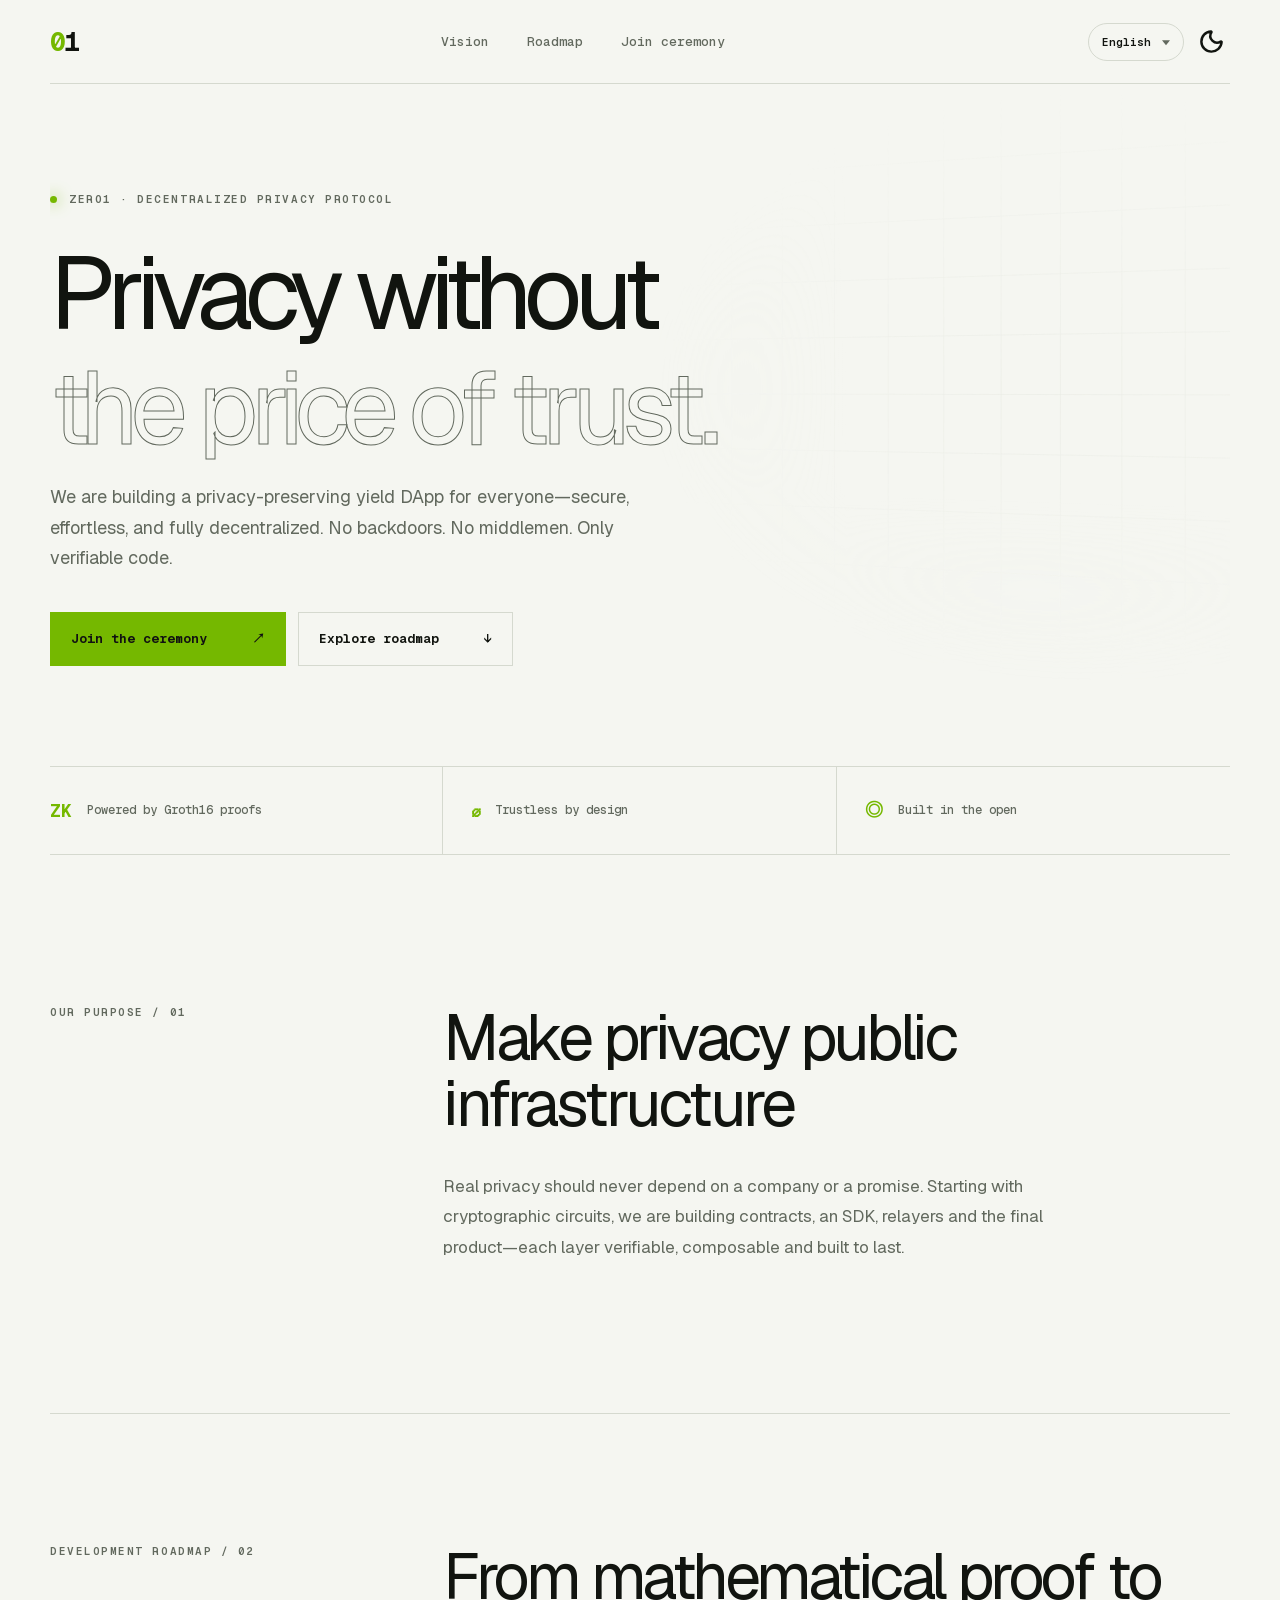
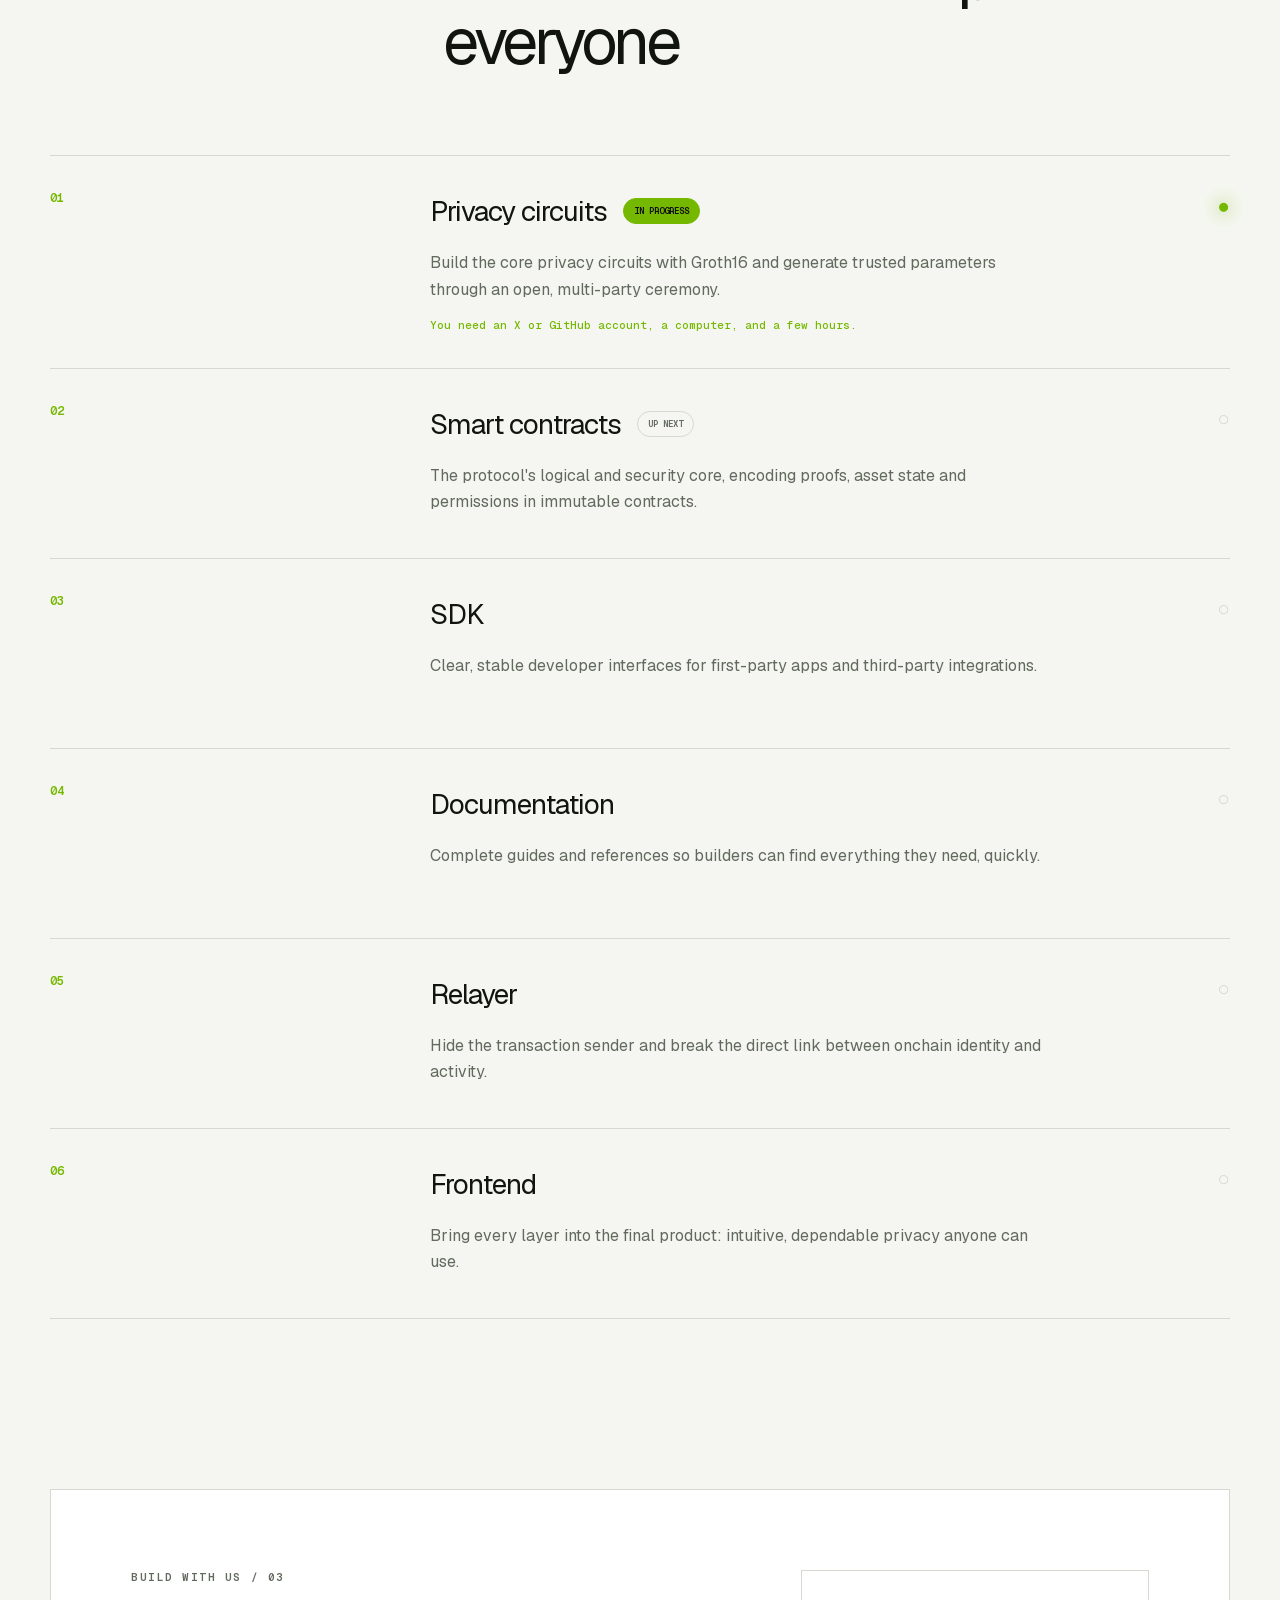
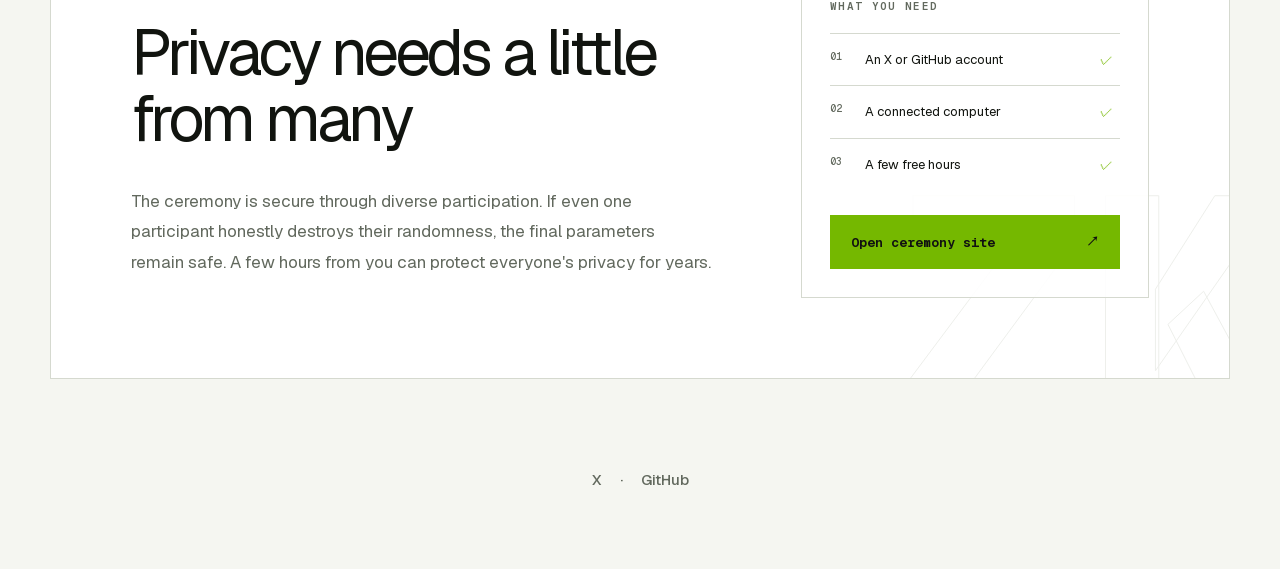
==== commit 9c6dfceb: "Update static site" ====
--- a/index.html
+++ b/index.html
@@ -1 +1 @@
-<!DOCTYPE html><html lang="zh-CN" data-theme="light"><head><meta charSet="utf-8"/><meta name="viewport" content="width=device-width, initial-scale=1"/><link rel="preload" href="/_next/static/media/797e433ab948586e-s.p.08e28id.o-okb.woff2" as="font" crossorigin="" type="font/woff2"/><link rel="preload" href="/_next/static/media/caa3a2e1cccd8315-s.p.09~u27dqhyhd6.woff2" as="font" crossorigin="" type="font/woff2"/><link rel="stylesheet" href="/_next/static/chunks/00p-fmbe6-2qw.css" data-precedence="next"/><link rel="preload" as="script" fetchPriority="low" href="/_next/static/chunks/0_y~2.yw5tbi8.js"/><script src="/_next/static/chunks/0r~y029nztc9r.js" async=""></script><script src="/_next/static/chunks/0hv-ibyyf2_9z.js" async=""></script><script src="/_next/static/chunks/turbopack-0wtmj9nn.8yk8.js" async=""></script><script src="/_next/static/chunks/14urytov~xgl9.js" async=""></script><script src="/_next/static/chunks/10a07bvyplku~.js" async=""></script><meta name="next-size-adjust" content=""/><title>ZERO1 — Privacy without the price of trust</title><meta name="description" content="A secure, effortless and fully decentralized privacy protocol for everyone."/><link rel="icon" href="/favicon.ico?favicon.16-b735g9nad8.ico" sizes="32x32" type="image/x-icon"/><script src="/_next/static/chunks/03~yq9q893hmn.js" noModule=""></script></head><body class="geist_b462b272-module__jVoK1W__variable geist_mono_3342dced-module__ksAy2q__variable"><div hidden=""><!--$--><!--/$--></div><main><nav class="nav shell" aria-label="Primary navigation"><a class="brand" href="#top" aria-label="Zero1 home"><span>0</span>1</a><div class="navLinks"><a href="#vision">愿景</a><a href="#roadmap">路线图</a><a href="#ceremony">参与仪式</a></div><div class="controls"><label class="languageSelect"><select aria-label="Language"><option value="zh" selected="">简体中文</option><option value="en">English</option></select></label><button type="button" aria-label="Switch to dark theme"><svg xmlns="http://www.w3.org/2000/svg" width="27" height="27" viewBox="0 0 24 24" fill="none" stroke="currentColor" stroke-width="2.2" stroke-linecap="round" stroke-linejoin="round" class="lucide lucide-moon themeMoon" aria-hidden="true"><path d="M20.985 12.486a9 9 0 1 1-9.473-9.472c.405-.022.617.46.402.803a6 6 0 0 0 8.268 8.268c.344-.215.825-.004.803.401"></path></svg></button></div></nav><section class="hero shell" id="top"><div class="gridGlow" aria-hidden="true"></div><p class="eyebrow"><i></i>ZERO1 · 去中心化隐私协议</p><h1>隐私，不应<br/><em>以信任为代价。</em></h1><p class="lede">我们正在为每一个人构建一个隐私生息 DApp：安全、好用，并且完全去中心化。没有后门，没有中间人，只有可以验证的代码。</p><div class="actions"><a class="primary" href="https://ceremony.zero1develop.com" target="_blank" rel="noreferrer">参与参数仪式<span>↗</span></a><a class="secondary" href="#roadmap">探索路线图<span>↓</span></a></div><div class="proofStrip"><span><b>ZK</b>基于 Groth16 零知识证明</span><span><b>∅</b>无需信任</span><span><b>◎</b>开放协作</span></div></section><section class="vision shell" id="vision"><p class="sectionTag">我们的目标 / 01</p><div><h2>把隐私变成公共基础设施</h2><p>真正的隐私不该依赖一家公司或一个承诺。我们从密码学电路开始，逐层构建智能合约、SDK、中继器与最终产品，让每一层都可验证、可组合、可持续。</p></div></section><section class="roadmap shell" id="roadmap"><div class="sectionHead"><p class="sectionTag">开发路线图 / 02</p><h2>从数学证明，到每个人手中</h2></div><div class="steps"><article class="step"><div class="stepNum">0<!-- -->1</div><div class="stepBody"><div class="stepTitle"><h3>隐私电路</h3><span class="active">正在进行</span></div><p>使用 Groth16 构建核心隐私电路，并通过公开的多方参数仪式生成可信参数。</p><small>需要 X 或 GitHub 账号、一台电脑，以及几小时的时间。</small></div><div class="stepMark">●</div></article><article class="step"><div class="stepNum">0<!-- -->2</div><div class="stepBody"><div class="stepTitle"><h3>智能合约</h3><span class="">下一阶段</span></div><p>协议的逻辑与安全核心。我们将把隐私证明、资产状态和权限规则写进不可篡改的合约。</p></div><div class="stepMark">○</div></article><article class="step"><div class="stepNum">0<!-- -->3</div><div class="stepBody"><div class="stepTitle"><h3>SDK</h3></div><p>为上层应用和第三方集成提供清晰、稳定的开发接口，让隐私能力触手可及。</p></div><div class="stepMark">○</div></article><article class="step"><div class="stepNum">0<!-- -->4</div><div class="stepBody"><div class="stepTitle"><h3>文档</h3></div><p>提供完整、准确的指南与参考，帮助用户和开发者快速找到构建应用所需的一切信息。</p></div><div class="stepMark">○</div></article><article class="step"><div class="stepNum">0<!-- -->5</div><div class="stepBody"><div class="stepTitle"><h3>中继器</h3></div><p>隐藏交易发送地址，切断链上身份与操作之间的直接关联。</p></div><div class="stepMark">○</div></article><article class="step"><div class="stepNum">0<!-- -->6</div><div class="stepBody"><div class="stepTitle"><h3>前端站点</h3></div><p>把所有能力汇聚成最终产品：直观、可靠，任何人都能使用的隐私 DApp。</p></div><div class="stepMark">○</div></article></div></section><section class="join shell" id="ceremony"><div class="joinCopy"><p class="sectionTag">共同构建 / 03</p><h2>隐私需要很多人的一点贡献</h2><p>参数仪式的安全性来自参与者的多样性。只要有一位参与者诚实销毁了自己的随机数，最终参数就是安全的。你的几小时，可以守护所有人的长期隐私。</p></div><div class="joinCard"><p>你需要</p><ul><li><b>0<!-- -->1</b>X 或 GitHub 账号<span>✓</span></li><li><b>0<!-- -->2</b>一台联网电脑<span>✓</span></li><li><b>0<!-- -->3</b>几小时空闲时间<span>✓</span></li></ul><a href="https://ceremony.zero1develop.com" target="_blank" rel="noreferrer">前往仪式网站<span>↗</span></a></div></section><footer class="shell"><div class="footerLinks"><a href="https://x.com/zero1develop" target="_blank" rel="noreferrer">X</a><a href="https://github.com/zero1develop" target="_blank" rel="noreferrer">GitHub</a></div></footer></main><!--$--><!--/$--><script src="/_next/static/chunks/0_y~2.yw5tbi8.js" id="_R_" async=""></script><script>(self.__next_f=self.__next_f||[]).push([0])</script><script>self.__next_f.push([1,"1:\"$Sreact.fragment\"\n2:I[54572,[\"/_next/static/chunks/14urytov~xgl9.js\"],\"default\"]\n3:I[35175,[\"/_next/static/chunks/14urytov~xgl9.js\"],\"default\"]\n4:I[8150,[\"/_next/static/chunks/14urytov~xgl9.js\"],\"ClientPageRoot\"]\n5:I[31713,[\"/_next/static/chunks/14urytov~xgl9.js\",\"/_next/static/chunks/10a07bvyplku~.js\"],\"default\"]\n8:I[41750,[\"/_next/static/chunks/14urytov~xgl9.js\"],\"OutletBoundary\"]\n9:\"$Sreact.suspense\"\nb:I[41750,[\"/_next/static/chunks/14urytov~xgl9.js\"],\"ViewportBoundary\"]\nd:I[41750,[\"/_next/static/chunks/14urytov~xgl9.js\"],\"MetadataBoundary\"]\nf:I[36501,[\"/_next/static/chunks/14urytov~xgl9.js\"],\"default\",1]\n:HL[\"/_next/static/chunks/00p-fmbe6-2qw.css\",\"style\"]\n:HL[\"/_next/static/media/797e433ab948586e-s.p.08e28id.o-okb.woff2\",\"font\",{\"crossOrigin\":\"\",\"type\":\"font/woff2\"}]\n:HL[\"/_next/static/media/caa3a2e1cccd8315-s.p.09~u27dqhyhd6.woff2\",\"font\",{\"crossOrigin\":\"\",\"type\":\"font/woff2\"}]\n"])</script><script>self.__next_f.push([1,"0:{\"P\":null,\"c\":[\"\",\"\"],\"q\":\"\",\"i\":false,\"f\":[[[\"\",{\"children\":[\"__PAGE__\",{}]},\"$undefined\",\"$undefined\",16],[[\"$\",\"$1\",\"c\",{\"children\":[[[\"$\",\"link\",\"0\",{\"rel\":\"stylesheet\",\"href\":\"/_next/static/chunks/00p-fmbe6-2qw.css\",\"precedence\":\"next\",\"crossOrigin\":\"$undefined\",\"nonce\":\"$undefined\"}],[\"$\",\"script\",\"script-0\",{\"src\":\"/_next/static/chunks/14urytov~xgl9.js\",\"async\":true,\"nonce\":\"$undefined\"}]],[\"$\",\"html\",null,{\"lang\":\"zh-CN\",\"data-theme\":\"light\",\"suppressHydrationWarning\":true,\"children\":[\"$\",\"body\",null,{\"className\":\"geist_b462b272-module__jVoK1W__variable geist_mono_3342dced-module__ksAy2q__variable\",\"children\":[\"$\",\"$L2\",null,{\"parallelRouterKey\":\"children\",\"error\":\"$undefined\",\"errorStyles\":\"$undefined\",\"errorScripts\":\"$undefined\",\"template\":[\"$\",\"$L3\",null,{}],\"templateStyles\":\"$undefined\",\"templateScripts\":\"$undefined\",\"notFound\":[[[\"$\",\"title\",null,{\"children\":\"404: This page could not be found.\"}],[\"$\",\"div\",null,{\"style\":{\"fontFamily\":\"system-ui,\\\"Segoe UI\\\",Roboto,Helvetica,Arial,sans-serif,\\\"Apple Color Emoji\\\",\\\"Segoe UI Emoji\\\"\",\"height\":\"100vh\",\"textAlign\":\"center\",\"display\":\"flex\",\"flexDirection\":\"column\",\"alignItems\":\"center\",\"justifyContent\":\"center\"},\"children\":[\"$\",\"div\",null,{\"children\":[[\"$\",\"style\",null,{\"dangerouslySetInnerHTML\":{\"__html\":\"body{color:#000;background:#fff;margin:0}.next-error-h1{border-right:1px solid rgba(0,0,0,.3)}@media (prefers-color-scheme:dark){body{color:#fff;background:#000}.next-error-h1{border-right:1px solid rgba(255,255,255,.3)}}\"}}],[\"$\",\"h1\",null,{\"className\":\"next-error-h1\",\"style\":{\"display\":\"inline-block\",\"margin\":\"0 20px 0 0\",\"padding\":\"0 23px 0 0\",\"fontSize\":24,\"fontWeight\":500,\"verticalAlign\":\"top\",\"lineHeight\":\"49px\"},\"children\":404}],[\"$\",\"div\",null,{\"style\":{\"display\":\"inline-block\"},\"children\":[\"$\",\"h2\",null,{\"style\":{\"fontSize\":14,\"fontWeight\":400,\"lineHeight\":\"49px\",\"margin\":0},\"children\":\"This page could not be found.\"}]}]]}]}]],[]],\"forbidden\":\"$undefined\",\"unauthorized\":\"$undefined\"}]}]}]]}],{\"children\":[[\"$\",\"$1\",\"c\",{\"children\":[[\"$\",\"$L4\",null,{\"Component\":\"$5\",\"serverProvidedParams\":{\"searchParams\":{},\"params\":{},\"promises\":[\"$@6\",\"$@7\"]}}],[[\"$\",\"script\",\"script-0\",{\"src\":\"/_next/static/chunks/10a07bvyplku~.js\",\"async\":true,\"nonce\":\"$undefined\"}]],[\"$\",\"$L8\",null,{\"children\":[\"$\",\"$9\",null,{\"name\":\"Next.MetadataOutlet\",\"children\":\"$@a\"}]}]]}],{},null,false,null]},null,false,null],[\"$\",\"$1\",\"h\",{\"children\":[null,[\"$\",\"$Lb\",null,{\"children\":\"$Lc\"}],[\"$\",\"div\",null,{\"hidden\":true,\"children\":[\"$\",\"$Ld\",null,{\"children\":[\"$\",\"$9\",null,{\"name\":\"Next.Metadata\",\"children\":\"$Le\"}]}]}],[\"$\",\"meta\",null,{\"name\":\"next-size-adjust\",\"content\":\"\"}]]}],false]],\"m\":\"$undefined\",\"G\":[\"$f\",[[\"$\",\"link\",\"0\",{\"rel\":\"stylesheet\",\"href\":\"/_next/static/chunks/00p-fmbe6-2qw.css\",\"precedence\":\"next\",\"crossOrigin\":\"$undefined\",\"nonce\":\"$undefined\"}]]],\"S\":true,\"h\":null,\"s\":\"$undefined\",\"l\":\"$undefined\",\"p\":\"$undefined\",\"d\":\"$undefined\",\"b\":\"DnlAN5Fmqq6byidInpG3J\"}\n"])</script><script>self.__next_f.push([1,"6:{}\n7:\"$0:f:0:1:1:children:0:props:children:0:props:serverProvidedParams:params\"\n"])</script><script>self.__next_f.push([1,"c:[[\"$\",\"meta\",\"0\",{\"charSet\":\"utf-8\"}],[\"$\",\"meta\",\"1\",{\"name\":\"viewport\",\"content\":\"width=device-width, initial-scale=1\"}]]\n"])</script><script>self.__next_f.push([1,"10:I[15552,[\"/_next/static/chunks/14urytov~xgl9.js\"],\"IconMark\"]\na:null\ne:[[\"$\",\"title\",\"0\",{\"children\":\"ZERO1 — Privacy without the price of trust\"}],[\"$\",\"meta\",\"1\",{\"name\":\"description\",\"content\":\"A secure, effortless and fully decentralized privacy protocol for everyone.\"}],[\"$\",\"link\",\"2\",{\"rel\":\"icon\",\"href\":\"/favicon.ico?favicon.16-b735g9nad8.ico\",\"sizes\":\"32x32\",\"type\":\"image/x-icon\"}],[\"$\",\"$L10\",\"3\",{}]]\n"])</script></body></html>+<!DOCTYPE html><html lang="zh-CN" data-theme="light"><head><meta charSet="utf-8"/><meta name="viewport" content="width=device-width, initial-scale=1"/><link rel="preload" href="/_next/static/media/797e433ab948586e-s.p.08e28id.o-okb.woff2" as="font" crossorigin="" type="font/woff2"/><link rel="preload" href="/_next/static/media/caa3a2e1cccd8315-s.p.09~u27dqhyhd6.woff2" as="font" crossorigin="" type="font/woff2"/><link rel="stylesheet" href="/_next/static/chunks/0.7u43uala9zp.css" data-precedence="next"/><link rel="preload" as="script" fetchPriority="low" href="/_next/static/chunks/0_y~2.yw5tbi8.js"/><script src="/_next/static/chunks/0r~y029nztc9r.js" async=""></script><script src="/_next/static/chunks/0hv-ibyyf2_9z.js" async=""></script><script src="/_next/static/chunks/turbopack-0wtmj9nn.8yk8.js" async=""></script><script src="/_next/static/chunks/14urytov~xgl9.js" async=""></script><script src="/_next/static/chunks/10a07bvyplku~.js" async=""></script><meta name="next-size-adjust" content=""/><title>ZERO1 — Privacy without the price of trust</title><meta name="description" content="A secure, effortless and fully decentralized privacy protocol for everyone."/><link rel="icon" href="/favicon.ico?favicon.16-b735g9nad8.ico" sizes="32x32" type="image/x-icon"/><script src="/_next/static/chunks/03~yq9q893hmn.js" noModule=""></script></head><body class="geist_b462b272-module__jVoK1W__variable geist_mono_3342dced-module__ksAy2q__variable"><div hidden=""><!--$--><!--/$--></div><main><nav class="nav shell" aria-label="Primary navigation"><a class="brand" href="#top" aria-label="Zero1 home"><span>0</span>1</a><div class="navLinks"><a href="#vision">愿景</a><a href="#roadmap">路线图</a><a href="#ceremony">参与仪式</a></div><div class="controls"><label class="languageSelect"><select aria-label="Language"><option value="zh" selected="">简体中文</option><option value="en">English</option></select></label><button type="button" aria-label="Switch to dark theme"><svg xmlns="http://www.w3.org/2000/svg" width="27" height="27" viewBox="0 0 24 24" fill="none" stroke="currentColor" stroke-width="2.2" stroke-linecap="round" stroke-linejoin="round" class="lucide lucide-moon themeMoon" aria-hidden="true"><path d="M20.985 12.486a9 9 0 1 1-9.473-9.472c.405-.022.617.46.402.803a6 6 0 0 0 8.268 8.268c.344-.215.825-.004.803.401"></path></svg></button></div></nav><section class="hero shell" id="top"><div class="gridGlow" aria-hidden="true"></div><p class="eyebrow"><i></i>ZERO1 · 去中心化隐私协议</p><h1>隐私，不应<br/><em>以信任为代价。</em></h1><p class="lede">我们正在为每一个人构建一个隐私生息 DApp：安全、好用，并且完全去中心化。没有后门，没有中间人，只有可以验证的代码。</p><div class="actions"><a class="primary" href="https://ceremony.zero1develop.com" target="_blank" rel="noreferrer">参与参数仪式<span>↗</span></a><a class="secondary" href="#roadmap">探索路线图<span>↓</span></a></div><div class="proofStrip"><span><b>ZK</b>基于 Groth16 零知识证明</span><span><b>∅</b>无需信任</span><span><b>◎</b>开放协作</span></div></section><section class="vision shell" id="vision"><p class="sectionTag">我们的目标 / 01</p><div><h2>把隐私变成公共基础设施</h2><p>真正的隐私不该依赖一家公司或一个承诺。我们从密码学电路开始，逐层构建智能合约、SDK、中继器与最终产品，让每一层都可验证、可组合、可持续。</p></div></section><section class="roadmap shell" id="roadmap"><div class="sectionHead"><p class="sectionTag">开发路线图 / 02</p><h2>从数学证明，到每个人手中</h2></div><div class="steps"><article class="step"><div class="stepNum">0<!-- -->1</div><div class="stepBody"><div class="stepTitle"><h3>隐私电路</h3><span class="active">正在进行</span></div><p>使用 Groth16 构建核心隐私电路，并通过公开的多方参数仪式生成可信参数。</p><small>需要 X 或 GitHub 账号、一台电脑，以及几小时的时间。</small></div><div class="stepMark">●</div></article><article class="step"><div class="stepNum">0<!-- -->2</div><div class="stepBody"><div class="stepTitle"><h3>智能合约</h3><span class="">下一阶段</span></div><p>协议的逻辑与安全核心。我们将把隐私证明、资产状态和权限规则写进不可篡改的合约。</p></div><div class="stepMark">○</div></article><article class="step"><div class="stepNum">0<!-- -->3</div><div class="stepBody"><div class="stepTitle"><h3>SDK</h3></div><p>为上层应用和第三方集成提供清晰、稳定的开发接口，让隐私能力触手可及。</p></div><div class="stepMark">○</div></article><article class="step"><div class="stepNum">0<!-- -->4</div><div class="stepBody"><div class="stepTitle"><h3>文档</h3></div><p>提供完整、准确的指南与参考，帮助用户和开发者快速找到构建应用所需的一切信息。</p></div><div class="stepMark">○</div></article><article class="step"><div class="stepNum">0<!-- -->5</div><div class="stepBody"><div class="stepTitle"><h3>中继器</h3></div><p>隐藏交易发送地址，切断链上身份与操作之间的直接关联。</p></div><div class="stepMark">○</div></article><article class="step"><div class="stepNum">0<!-- -->6</div><div class="stepBody"><div class="stepTitle"><h3>前端站点</h3></div><p>把所有能力汇聚成最终产品：直观、可靠，任何人都能使用的隐私 DApp。</p></div><div class="stepMark">○</div></article></div></section><section class="join shell" id="ceremony"><div class="joinCopy"><p class="sectionTag">共同构建 / 03</p><h2>隐私需要很多人的一点贡献</h2><p>参数仪式的安全性来自参与者的多样性。只要有一位参与者诚实销毁了自己的随机数，最终参数就是安全的。你的几小时，可以守护所有人的长期隐私。</p></div><div class="joinCard"><p>你需要</p><ul><li><b>0<!-- -->1</b>X 或 GitHub 账号<span>✓</span></li><li><b>0<!-- -->2</b>一台联网电脑<span>✓</span></li><li><b>0<!-- -->3</b>几小时空闲时间<span>✓</span></li></ul><a href="https://ceremony.zero1develop.com" target="_blank" rel="noreferrer">前往仪式网站<span>↗</span></a></div></section><footer class="shell"><div class="footerLinks"><a href="https://x.com/zero1develop" target="_blank" rel="noreferrer">X</a><a href="https://github.com/zero1develop" target="_blank" rel="noreferrer">GitHub</a></div></footer></main><!--$--><!--/$--><script src="/_next/static/chunks/0_y~2.yw5tbi8.js" id="_R_" async=""></script><script>(self.__next_f=self.__next_f||[]).push([0])</script><script>self.__next_f.push([1,"1:\"$Sreact.fragment\"\n2:I[54572,[\"/_next/static/chunks/14urytov~xgl9.js\"],\"default\"]\n3:I[35175,[\"/_next/static/chunks/14urytov~xgl9.js\"],\"default\"]\n4:I[8150,[\"/_next/static/chunks/14urytov~xgl9.js\"],\"ClientPageRoot\"]\n5:I[31713,[\"/_next/static/chunks/14urytov~xgl9.js\",\"/_next/static/chunks/10a07bvyplku~.js\"],\"default\"]\n8:I[41750,[\"/_next/static/chunks/14urytov~xgl9.js\"],\"OutletBoundary\"]\n9:\"$Sreact.suspense\"\nb:I[41750,[\"/_next/static/chunks/14urytov~xgl9.js\"],\"ViewportBoundary\"]\nd:I[41750,[\"/_next/static/chunks/14urytov~xgl9.js\"],\"MetadataBoundary\"]\nf:I[36501,[\"/_next/static/chunks/14urytov~xgl9.js\"],\"default\",1]\n:HL[\"/_next/static/chunks/0.7u43uala9zp.css\",\"style\"]\n:HL[\"/_next/static/media/797e433ab948586e-s.p.08e28id.o-okb.woff2\",\"font\",{\"crossOrigin\":\"\",\"type\":\"font/woff2\"}]\n:HL[\"/_next/static/media/caa3a2e1cccd8315-s.p.09~u27dqhyhd6.woff2\",\"font\",{\"crossOrigin\":\"\",\"type\":\"font/woff2\"}]\n"])</script><script>self.__next_f.push([1,"0:{\"P\":null,\"c\":[\"\",\"\"],\"q\":\"\",\"i\":false,\"f\":[[[\"\",{\"children\":[\"__PAGE__\",{}]},\"$undefined\",\"$undefined\",16],[[\"$\",\"$1\",\"c\",{\"children\":[[[\"$\",\"link\",\"0\",{\"rel\":\"stylesheet\",\"href\":\"/_next/static/chunks/0.7u43uala9zp.css\",\"precedence\":\"next\",\"crossOrigin\":\"$undefined\",\"nonce\":\"$undefined\"}],[\"$\",\"script\",\"script-0\",{\"src\":\"/_next/static/chunks/14urytov~xgl9.js\",\"async\":true,\"nonce\":\"$undefined\"}]],[\"$\",\"html\",null,{\"lang\":\"zh-CN\",\"data-theme\":\"light\",\"suppressHydrationWarning\":true,\"children\":[\"$\",\"body\",null,{\"className\":\"geist_b462b272-module__jVoK1W__variable geist_mono_3342dced-module__ksAy2q__variable\",\"children\":[\"$\",\"$L2\",null,{\"parallelRouterKey\":\"children\",\"error\":\"$undefined\",\"errorStyles\":\"$undefined\",\"errorScripts\":\"$undefined\",\"template\":[\"$\",\"$L3\",null,{}],\"templateStyles\":\"$undefined\",\"templateScripts\":\"$undefined\",\"notFound\":[[[\"$\",\"title\",null,{\"children\":\"404: This page could not be found.\"}],[\"$\",\"div\",null,{\"style\":{\"fontFamily\":\"system-ui,\\\"Segoe UI\\\",Roboto,Helvetica,Arial,sans-serif,\\\"Apple Color Emoji\\\",\\\"Segoe UI Emoji\\\"\",\"height\":\"100vh\",\"textAlign\":\"center\",\"display\":\"flex\",\"flexDirection\":\"column\",\"alignItems\":\"center\",\"justifyContent\":\"center\"},\"children\":[\"$\",\"div\",null,{\"children\":[[\"$\",\"style\",null,{\"dangerouslySetInnerHTML\":{\"__html\":\"body{color:#000;background:#fff;margin:0}.next-error-h1{border-right:1px solid rgba(0,0,0,.3)}@media (prefers-color-scheme:dark){body{color:#fff;background:#000}.next-error-h1{border-right:1px solid rgba(255,255,255,.3)}}\"}}],[\"$\",\"h1\",null,{\"className\":\"next-error-h1\",\"style\":{\"display\":\"inline-block\",\"margin\":\"0 20px 0 0\",\"padding\":\"0 23px 0 0\",\"fontSize\":24,\"fontWeight\":500,\"verticalAlign\":\"top\",\"lineHeight\":\"49px\"},\"children\":404}],[\"$\",\"div\",null,{\"style\":{\"display\":\"inline-block\"},\"children\":[\"$\",\"h2\",null,{\"style\":{\"fontSize\":14,\"fontWeight\":400,\"lineHeight\":\"49px\",\"margin\":0},\"children\":\"This page could not be found.\"}]}]]}]}]],[]],\"forbidden\":\"$undefined\",\"unauthorized\":\"$undefined\"}]}]}]]}],{\"children\":[[\"$\",\"$1\",\"c\",{\"children\":[[\"$\",\"$L4\",null,{\"Component\":\"$5\",\"serverProvidedParams\":{\"searchParams\":{},\"params\":{},\"promises\":[\"$@6\",\"$@7\"]}}],[[\"$\",\"script\",\"script-0\",{\"src\":\"/_next/static/chunks/10a07bvyplku~.js\",\"async\":true,\"nonce\":\"$undefined\"}]],[\"$\",\"$L8\",null,{\"children\":[\"$\",\"$9\",null,{\"name\":\"Next.MetadataOutlet\",\"children\":\"$@a\"}]}]]}],{},null,false,null]},null,false,null],[\"$\",\"$1\",\"h\",{\"children\":[null,[\"$\",\"$Lb\",null,{\"children\":\"$Lc\"}],[\"$\",\"div\",null,{\"hidden\":true,\"children\":[\"$\",\"$Ld\",null,{\"children\":[\"$\",\"$9\",null,{\"name\":\"Next.Metadata\",\"children\":\"$Le\"}]}]}],[\"$\",\"meta\",null,{\"name\":\"next-size-adjust\",\"content\":\"\"}]]}],false]],\"m\":\"$undefined\",\"G\":[\"$f\",[[\"$\",\"link\",\"0\",{\"rel\":\"stylesheet\",\"href\":\"/_next/static/chunks/0.7u43uala9zp.css\",\"precedence\":\"next\",\"crossOrigin\":\"$undefined\",\"nonce\":\"$undefined\"}]]],\"S\":true,\"h\":null,\"s\":\"$undefined\",\"l\":\"$undefined\",\"p\":\"$undefined\",\"d\":\"$undefined\",\"b\":\"YdZcz0b7Y62gCDJ_YJP0g\"}\n"])</script><script>self.__next_f.push([1,"6:{}\n7:\"$0:f:0:1:1:children:0:props:children:0:props:serverProvidedParams:params\"\n"])</script><script>self.__next_f.push([1,"c:[[\"$\",\"meta\",\"0\",{\"charSet\":\"utf-8\"}],[\"$\",\"meta\",\"1\",{\"name\":\"viewport\",\"content\":\"width=device-width, initial-scale=1\"}]]\n"])</script><script>self.__next_f.push([1,"10:I[15552,[\"/_next/static/chunks/14urytov~xgl9.js\"],\"IconMark\"]\na:null\ne:[[\"$\",\"title\",\"0\",{\"children\":\"ZERO1 — Privacy without the price of trust\"}],[\"$\",\"meta\",\"1\",{\"name\":\"description\",\"content\":\"A secure, effortless and fully decentralized privacy protocol for everyone.\"}],[\"$\",\"link\",\"2\",{\"rel\":\"icon\",\"href\":\"/favicon.ico?favicon.16-b735g9nad8.ico\",\"sizes\":\"32x32\",\"type\":\"image/x-icon\"}],[\"$\",\"$L10\",\"3\",{}]]\n"])</script></body></html>
--- a/_next/static/chunks/0.7u43uala9zp.css
+++ b/_next/static/chunks/0.7u43uala9zp.css
@@ -0,0 +1,3 @@
+@font-face{font-family:Geist;font-style:normal;font-weight:100 900;font-display:swap;src:url(../media/fef07dbb0973bf53-s.12tyk43_3sh9u.woff2)format("woff2");unicode-range:U+460-52F,U+1C80-1C8A,U+20B4,U+2DE0-2DFF,U+A640-A69F,U+FE2E-FE2F}@font-face{font-family:Geist;font-style:normal;font-weight:100 900;font-display:swap;src:url(../media/8a480f0b521d4e75-s.0jzbimsg8vl84.woff2)format("woff2");unicode-range:U+301,U+400-45F,U+490-491,U+4B0-4B1,U+2116}@font-face{font-family:Geist;font-style:normal;font-weight:100 900;font-display:swap;src:url(../media/53b9e256198e5412-s.0-wfv7uh4i7h9.woff2)format("woff2");unicode-range:U+102-103,U+110-111,U+128-129,U+168-169,U+1A0-1A1,U+1AF-1B0,U+300-301,U+303-304,U+308-309,U+323,U+329,U+1EA0-1EF9,U+20AB}@font-face{font-family:Geist;font-style:normal;font-weight:100 900;font-display:swap;src:url(../media/7178b3e590c64307-s.0nx0ww8fni_q3.woff2)format("woff2");unicode-range:U+100-2BA,U+2BD-2C5,U+2C7-2CC,U+2CE-2D7,U+2DD-2FF,U+304,U+308,U+329,U+1D00-1DBF,U+1E00-1E9F,U+1EF2-1EFF,U+2020,U+20A0-20AB,U+20AD-20C4,U+2113,U+2C60-2C7F,U+A720-A7FF}@font-face{font-family:Geist;font-style:normal;font-weight:100 900;font-display:swap;src:url(../media/caa3a2e1cccd8315-s.p.09~u27dqhyhd6.woff2)format("woff2");unicode-range:U+??,U+131,U+152-153,U+2BB-2BC,U+2C6,U+2DA,U+2DC,U+304,U+308,U+329,U+2000-206F,U+20AC,U+2122,U+2191,U+2193,U+2212,U+2215,U+FEFF,U+FFFD}@font-face{font-family:Geist Fallback;src:local(Arial);ascent-override:95.94%;descent-override:28.16%;line-gap-override:0.0%;size-adjust:104.76%}.geist_b462b272-module__jVoK1W__className{font-family:Geist,Geist Fallback;font-style:normal}.geist_b462b272-module__jVoK1W__variable{--font-sans:"Geist", "Geist Fallback"}
+@font-face{font-family:Geist Mono;font-style:normal;font-weight:100 900;font-display:swap;src:url(../media/5ce348bf30bf5439-s.0zgw-jeven.3w.woff2)format("woff2");unicode-range:U+460-52F,U+1C80-1C8A,U+20B4,U+2DE0-2DFF,U+A640-A69F,U+FE2E-FE2F}@font-face{font-family:Geist Mono;font-style:normal;font-weight:100 900;font-display:swap;src:url(../media/4fa387ec64143e14-s.0wkzw~je483f-.woff2)format("woff2");unicode-range:U+301,U+400-45F,U+490-491,U+4B0-4B1,U+2116}@font-face{font-family:Geist Mono;font-style:normal;font-weight:100 900;font-display:swap;src:url(../media/6306c77e7c8268e4-s.0rhz0arwfsn~5.woff2)format("woff2");unicode-range:U+2000-2001,U+2004-2008,U+200A,U+23B8-23BD,U+2500-259F}@font-face{font-family:Geist Mono;font-style:normal;font-weight:100 900;font-display:swap;src:url(../media/7d817b4c03b0c5f1-s.0l76wvqk9d84w.woff2)format("woff2");unicode-range:U+102-103,U+110-111,U+128-129,U+168-169,U+1A0-1A1,U+1AF-1B0,U+300-301,U+303-304,U+308-309,U+323,U+329,U+1EA0-1EF9,U+20AB}@font-face{font-family:Geist Mono;font-style:normal;font-weight:100 900;font-display:swap;src:url(../media/bbc41e54d2fcbd21-s.0k4k9394f2q-k.woff2)format("woff2");unicode-range:U+100-2BA,U+2BD-2C5,U+2C7-2CC,U+2CE-2D7,U+2DD-2FF,U+304,U+308,U+329,U+1D00-1DBF,U+1E00-1E9F,U+1EF2-1EFF,U+2020,U+20A0-20AB,U+20AD-20C4,U+2113,U+2C60-2C7F,U+A720-A7FF}@font-face{font-family:Geist Mono;font-style:normal;font-weight:100 900;font-display:swap;src:url(../media/797e433ab948586e-s.p.08e28id.o-okb.woff2)format("woff2");unicode-range:U+??,U+131,U+152-153,U+2BB-2BC,U+2C6,U+2DA,U+2DC,U+304,U+308,U+329,U+2000-206F,U+20AC,U+2122,U+2191,U+2193,U+2212,U+2215,U+FEFF,U+FFFD}@font-face{font-family:Geist Mono Fallback;src:local(Arial);ascent-override:74.67%;descent-override:21.92%;line-gap-override:0.0%;size-adjust:134.59%}.geist_mono_3342dced-module__ksAy2q__className{font-family:Geist Mono,Geist Mono Fallback;font-style:normal}.geist_mono_3342dced-module__ksAy2q__variable{--font-mono:"Geist Mono", "Geist Mono Fallback"}
+@layer theme{:root,:host{--font-sans:ui-sans-serif, system-ui, sans-serif, "Apple Color Emoji", "Segoe UI Emoji", "Segoe UI Symbol", "Noto Color Emoji";--font-mono:ui-monospace, SFMono-Regular, Menlo, Monaco, Consolas, "Liberation Mono", "Courier New", monospace;--spacing:.25rem;--default-font-family:var(--font-sans);--default-mono-font-family:var(--font-mono)}}@layer base{*,:after,:before,::backdrop{box-sizing:border-box;border:0 solid;margin:0;padding:0}::file-selector-button{box-sizing:border-box;border:0 solid;margin:0;padding:0}html,:host{-webkit-text-size-adjust:100%;tab-size:4;line-height:1.5;font-family:var(--default-font-family,ui-sans-serif, system-ui, sans-serif, "Apple Color Emoji", "Segoe UI Emoji", "Segoe UI Symbol", "Noto Color Emoji");font-feature-settings:var(--default-font-feature-settings,normal);font-variation-settings:var(--default-font-variation-settings,normal);-webkit-tap-highlight-color:transparent}hr{height:0;color:inherit;border-top-width:1px}abbr:where([title]){-webkit-text-decoration:underline dotted;text-decoration:underline dotted}h1,h2,h3,h4,h5,h6{font-size:inherit;font-weight:inherit}a{color:inherit;-webkit-text-decoration:inherit;-webkit-text-decoration:inherit;-webkit-text-decoration:inherit;-webkit-text-decoration:inherit;text-decoration:inherit}b,strong{font-weight:bolder}code,kbd,samp,pre{font-family:var(--default-mono-font-family,ui-monospace, SFMono-Regular, Menlo, Monaco, Consolas, "Liberation Mono", "Courier New", monospace);font-feature-settings:var(--default-mono-font-feature-settings,normal);font-variation-settings:var(--default-mono-font-variation-settings,normal);font-size:1em}small{font-size:80%}sub,sup{vertical-align:baseline;font-size:75%;line-height:0;position:relative}sub{bottom:-.25em}sup{top:-.5em}table{text-indent:0;border-color:inherit;border-collapse:collapse}:-moz-focusring{outline:auto}progress{vertical-align:baseline}summary{display:list-item}ol,ul,menu{list-style:none}img,svg,video,canvas,audio,iframe,embed,object{vertical-align:middle;display:block}img,video{max-width:100%;height:auto}button,input,select,optgroup,textarea{font:inherit;font-feature-settings:inherit;font-variation-settings:inherit;letter-spacing:inherit;color:inherit;opacity:1;background-color:#0000;border-radius:0}::file-selector-button{font:inherit;font-feature-settings:inherit;font-variation-settings:inherit;letter-spacing:inherit;color:inherit;opacity:1;background-color:#0000;border-radius:0}:where(select:is([multiple],[size])) optgroup{font-weight:bolder}:where(select:is([multiple],[size])) optgroup option{padding-inline-start:20px}::file-selector-button{margin-inline-end:4px}::placeholder{opacity:1}@supports (not ((-webkit-appearance:-apple-pay-button))) or (contain-intrinsic-size:1px){::placeholder{color:currentColor}@supports (color:color-mix(in lab, red, red)){::placeholder{color:color-mix(in oklab, currentcolor 50%, transparent)}}}textarea{resize:vertical}::-webkit-search-decoration{-webkit-appearance:none}::-webkit-date-and-time-value{min-height:1lh;text-align:inherit}::-webkit-datetime-edit{display:inline-flex}::-webkit-datetime-edit-fields-wrapper{padding:0}::-webkit-datetime-edit{padding-block:0}::-webkit-datetime-edit-year-field{padding-block:0}::-webkit-datetime-edit-month-field{padding-block:0}::-webkit-datetime-edit-day-field{padding-block:0}::-webkit-datetime-edit-hour-field{padding-block:0}::-webkit-datetime-edit-minute-field{padding-block:0}::-webkit-datetime-edit-second-field{padding-block:0}::-webkit-datetime-edit-millisecond-field{padding-block:0}::-webkit-datetime-edit-meridiem-field{padding-block:0}::-webkit-calendar-picker-indicator{line-height:1}:-moz-ui-invalid{box-shadow:none}button,input:where([type=button],[type=reset],[type=submit]){appearance:button}::file-selector-button{appearance:button}::-webkit-inner-spin-button{height:auto}::-webkit-outer-spin-button{height:auto}[hidden]:where(:not([hidden=until-found])){display:none!important}}@layer components;@layer utilities{.static{position:static}.start{inset-inline-start:var(--spacing)}.contents{display:contents}}:root{--bg:#090a09;--panel:#101210;--fg:#f0f3ed;--muted:#929990;--line:#292d29;--acid:#b8ff2c;--soft:#151814;--lightningcss-light: ;--lightningcss-dark:initial;color-scheme:dark}:root[data-theme=light]{--bg:#f5f6f1;--panel:#fff;--fg:#11140f;--muted:#62695e;--line:#d5d9cf;--acid:#75b800;--soft:#e9ece4;--lightningcss-light:initial;--lightningcss-dark: ;color-scheme:light}*{box-sizing:border-box}html{scroll-behavior:smooth;background:var(--bg)}body{background:var(--bg);color:var(--fg);font-family:var(--font-sans), sans-serif;margin:0;transition:background .3s,color .3s}a{color:inherit;text-decoration:none}button{font:inherit}.shell{width:min(1180px,100% - 48px);margin-inline:auto}.nav{border-bottom:1px solid var(--line);z-index:3;justify-content:space-between;align-items:center;height:84px;display:flex;position:relative}.brand{font:700 27px/1 var(--font-mono);letter-spacing:-.06em}.brand span{color:var(--acid)}.navLinks{font:500 13px/1 var(--font-mono);color:var(--muted);gap:38px;display:flex}.navLinks a:hover{color:var(--fg)}.controls{z-index:5;touch-action:manipulation;align-items:center;gap:8px;display:flex;position:relative}.controls button{width:38px;height:38px;color:var(--fg);cursor:pointer;font:500 28px/1 var(--font-mono);background:0 0;border:0;border-radius:50%;padding:0}.controls button:hover{color:var(--acid)}.themeMoon{margin:auto;display:block}.languageSelect{align-items:center;height:38px;display:flex;position:relative}.languageSelect:after{content:"";border-left:4px solid #0000;border-right:4px solid #0000;border-top:5px solid var(--muted);pointer-events:none;width:0;height:0;position:absolute;top:50%;right:14px;transform:translateY(-35%)}.languageSelect select{appearance:none;border:1px solid var(--line);background:var(--bg);width:96px;height:38px;color:var(--fg);cursor:pointer;touch-action:manipulation;font:600 11px var(--font-mono);border-radius:99px;outline:none;padding:0 28px 0 13px;display:block}.languageSelect select:hover,.languageSelect select:focus-visible{border-color:var(--acid)}.hero{min-height:760px;padding:108px 0 0;position:relative;overflow:hidden}.gridGlow{z-index:0;background:linear-gradient(90deg,var(--bg) 0%,transparent 28%),linear-gradient(0deg,var(--bg),transparent 32%),repeating-linear-gradient(90deg,transparent 0 59px,var(--line) 60px),repeating-linear-gradient(0deg,transparent 0 59px,var(--line) 60px);opacity:.45;height:610px;position:absolute;inset:0 -20vw auto 45%;transform:perspective(500px)rotateY(-8deg);-webkit-mask-image:radial-gradient(#000,#0000 68%);mask-image:radial-gradient(#000,#0000 68%)}.hero>:not(.gridGlow){z-index:1;position:relative}.eyebrow,.sectionTag{color:var(--muted);font:600 11px/1.4 var(--font-mono);letter-spacing:.14em;text-transform:uppercase}.eyebrow i{background:var(--acid);width:7px;height:7px;box-shadow:0 0 15px var(--acid);border-radius:50%;margin-right:12px;display:inline-block}h1{letter-spacing:-.075em;max-width:1000px;margin:35px 0;font-size:clamp(58px,8vw,112px);line-height:1}h1 em{color:#0000;-webkit-text-stroke:1px var(--muted);font-style:normal;display:inline-block;transform:translateY(.12em)}.lede{max-width:620px;color:var(--muted);font-size:18px;line-height:1.7}.actions{gap:12px;margin-top:38px;display:flex}.actions a,.joinCard>a{height:54px;font:650 13px var(--font-mono);border:1px solid var(--line);justify-content:space-between;align-items:center;gap:45px;padding:0 20px;display:inline-flex}.actions .primary,.joinCard>a{background:var(--acid);color:#111;border-color:var(--acid)}.actions a:hover,.joinCard>a:hover{transform:translateY(-2px)}.proofStrip{border-top:1px solid var(--line);grid-template-columns:repeat(3,1fr);min-height:88px;margin-top:100px;display:grid}.proofStrip span{color:var(--muted);font:500 12px var(--font-mono);border-right:1px solid var(--line);align-items:center;gap:15px;display:flex}.proofStrip span:nth-child(n+2){padding-left:28px}.proofStrip span:last-child{border:none}.proofStrip b{color:var(--acid);font-size:18px}.vision{border-top:1px solid var(--line);grid-template-columns:1fr 2fr;padding-block:150px;display:grid}.vision h2,.sectionHead h2,.join h2{letter-spacing:-.055em;margin:0;font-size:clamp(40px,5vw,68px);line-height:1.03}.vision>div>p,.joinCopy>p:last-child{color:var(--muted);max-width:650px;margin-top:34px;font-size:17px;line-height:1.8}.roadmap{border-top:1px solid var(--line);padding-block:130px}.sectionHead{grid-template-columns:1fr 2fr;margin-bottom:80px;display:grid}.steps{border-top:1px solid var(--line)}.step{border-bottom:1px solid var(--line);grid-template-columns:1fr 2fr 40px;min-height:190px;padding:34px 0;transition:padding .25s,background .25s;display:grid}.step:hover{background:linear-gradient(90deg,transparent,var(--soft),transparent);padding-inline:12px}.stepNum{color:var(--acid);font:600 12px var(--font-mono)}.stepTitle{align-items:center;gap:16px;display:flex}.step h3{letter-spacing:-.035em;margin:0;font-size:28px}.stepTitle span{border:1px solid var(--line);color:var(--muted);font:600 9px var(--font-mono);text-transform:uppercase;border-radius:99px;padding:6px 10px}.stepTitle .active{color:#111;background:var(--acid);border-color:var(--acid)}.stepBody>p{color:var(--muted);max-width:620px;margin:18px 0 0;line-height:1.65}.stepBody small{color:var(--acid);font:500 11px/1.5 var(--font-mono);margin-top:14px;display:block}.stepMark{color:var(--line);text-align:right;font-size:21px}.step:first-child .stepMark{color:var(--acid);text-shadow:0 0 18px var(--acid)}.join{background:var(--panel);border:1px solid var(--line);grid-template-columns:1.25fr .75fr;gap:90px;margin-block:40px 10px;padding:80px;display:grid;position:relative;overflow:hidden}.join:before{content:"ZK";font:800 330px/1 var(--font-mono);color:#0000;-webkit-text-stroke:1px var(--line);opacity:.4;position:absolute;bottom:-100px;right:-60px}.join>*{z-index:1;position:relative}.joinCopy .sectionTag{margin-bottom:35px}.joinCard{border:1px solid var(--line);background:var(--panel);padding:28px}@supports (color:color-mix(in lab, red, red)){.joinCard{background:color-mix(in srgb,var(--panel) 90%,transparent)}}.joinCard>p{color:var(--muted);font:600 11px var(--font-mono);text-transform:uppercase;letter-spacing:.12em;margin:0 0 20px}.joinCard ul{margin:0 0 25px;padding:0;list-style:none}.joinCard li{border-top:1px solid var(--line);grid-template-columns:35px 1fr 20px;padding:16px 0;font-size:13px;display:grid}.joinCard li b{color:var(--muted);font:500 10px var(--font-mono)}.joinCard li span{color:var(--acid)}.joinCard>a{width:100%;display:flex}footer{min-height:180px;color:var(--muted);justify-content:center;align-items:center;display:flex}.footerLinks{font:500 15px var(--font-sans);justify-content:center;align-items:center;gap:0;display:flex}.footerLinks a{color:var(--muted);align-items:center;display:inline-flex}.footerLinks a+a:before{content:"·";color:var(--muted);margin:0 18px}.footerLinks a:hover{color:var(--fg)}@media (max-width:760px){.shell{width:min(100% - 28px,1180px)}.nav{height:70px}.navLinks{display:none}.hero{min-height:700px;padding-top:45px}h1{font-size:clamp(51px,15vw,80px)}.lede{font-size:16px}.actions{flex-direction:column}.actions a{width:100%}.proofStrip{grid-template-columns:1fr;margin-top:70px;padding-block:12px}.proofStrip span{border-right:0;min-height:50px}.proofStrip span:nth-child(n+2){padding-left:20px}.vision,.sectionHead{grid-template-columns:1fr;gap:30px}.vision{padding-block:70px}.roadmap{padding:95px 0 20px}.sectionHead{margin-bottom:55px}.step{grid-template-columns:45px 1fr 20px;min-height:220px}.step:nth-child(n+3){min-height:140px;padding-block:24px}.stepTitle{flex-direction:column;align-items:flex-start}.step h3{font-size:24px}.join{grid-template-columns:1fr;gap:45px;margin-top:40px;margin-bottom:10px;padding:20px 22px}.join h2{font-size:42px}footer{min-height:70px}}@media (prefers-reduced-motion:reduce){html{scroll-behavior:auto}*{transition:none!important}}
